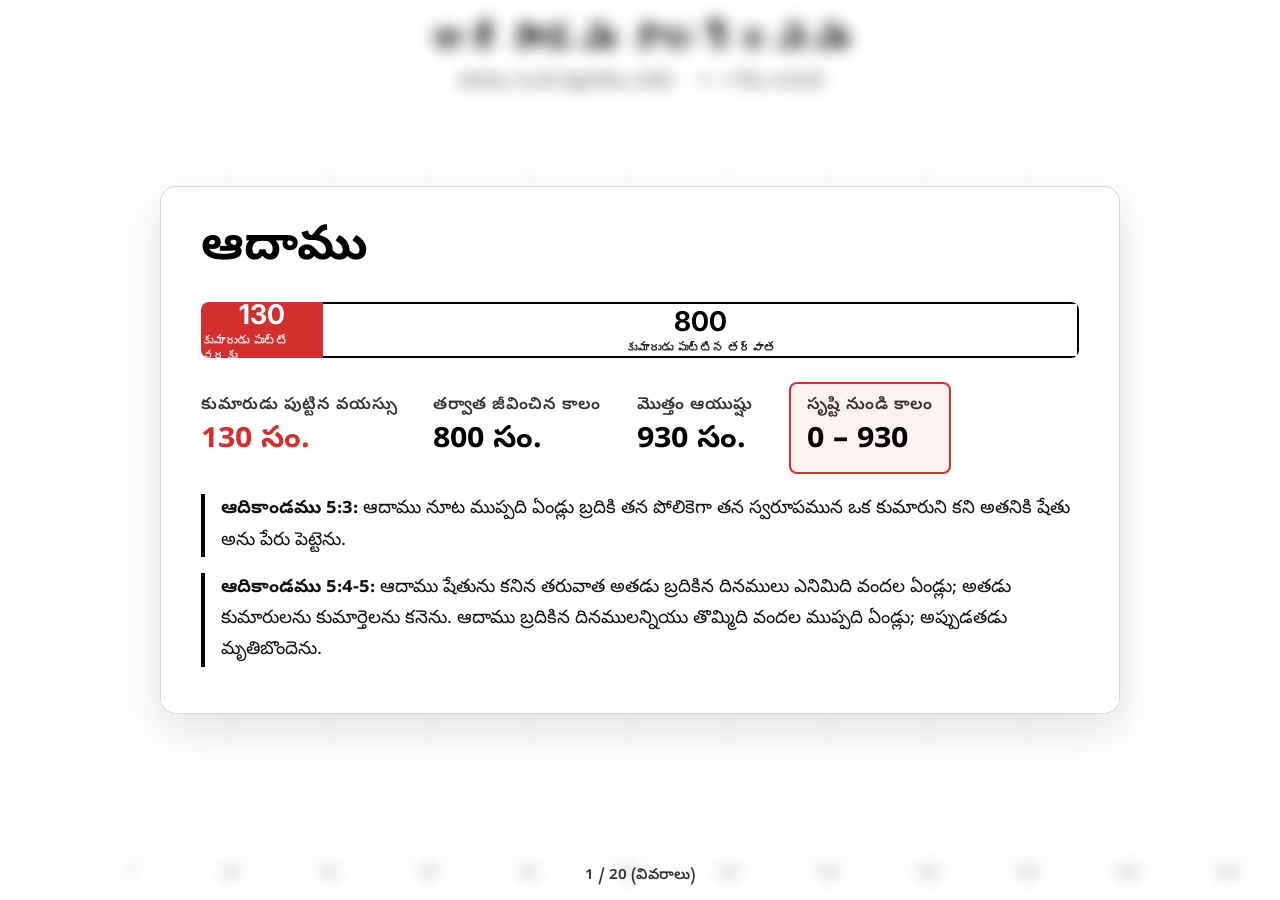
==== index.html @ c29f22db "Add files via upload" ====
<!DOCTYPE html>
<html lang="te">
<head>
<meta charset="UTF-8">
<meta name="viewport" content="width=device-width, initial-scale=1.0">
<title>ఆదికాండము కాలక్రమము: ఆదాము నుండి అబ్రాహాము వరకు</title>
<link href="https://fonts.googleapis.com/css2?family=Cinzel:wght@400;700&family=Inter:wght@300;400;600;700&family=Noto+Sans+Telugu:wght@400;600;700&display=swap" rel="stylesheet">
<style>
*, *::before, *::after { margin:0; padding:0; box-sizing:border-box; }

:root {
  --bg: #ffffff;
  --accent: #d32f2f; /* Red */
  --highlight: #000000; /* Black for fonts that were yellow */
  --text: #000000;
  --glass: rgba(255, 255, 255, 0.95);
  --glass-border: rgba(0, 0, 0, 0.15);
}

html, body { width:100vw; height:100vh; overflow:hidden; background:var(--bg);
  font-family:'Noto Sans Telugu','Inter',sans-serif; color:var(--text); }

/* ── LAYOUT ── */
#app {
  position:fixed; inset:0; z-index:2;
  display:block;
  transition: filter 0.6s ease;
}
#app.blurred {
  filter: blur(8px);
  pointer-events: none;
}

header {
  position: absolute; top: 0; left: 0; width: 100%;
  text-align:center; padding:18px 0; z-index:5;
  background:linear-gradient(to bottom, rgba(255,255,255,.95) 40%, transparent);
  pointer-events: none;
}
header h1 {
  font-family:'Cinzel',serif; font-size:2.2rem; color:var(--highlight);
  letter-spacing:2px;
}
header p { font-size:1.05rem; opacity:.75; margin-top:4px; }

/* ── TIMELINE AREA ── */
#timeline-area {
  width:100%; height:100%;
  position:relative;
}

/* ── SPOTLIGHT OVERLAY ── */
#spotlight-overlay {
  position:fixed; inset:0; z-index:10;
  display:flex; align-items:center; justify-content:center;
  pointer-events:none;
}

.spot-card {
  width: 90%; max-width: 960px;
  background: var(--glass);
  border: 1px solid var(--glass-border);
  border-radius: 16px;
  padding: 30px 40px;
  box-shadow: 0 16px 48px rgba(0,0,0,0.12);
  backdrop-filter: blur(16px);
  -webkit-backdrop-filter: blur(16px);
  opacity:0; transform:translateY(40px) scale(0.95);
  transition: opacity 0.5s, transform 0.5s cubic-bezier(.4,0,.2,1);
  pointer-events:none;
}
.spot-card.visible {
  opacity:1; transform:translateY(0) scale(1); pointer-events:auto;
}

.spot-name {
  font-size:3rem; font-weight:700; color:#000; margin-bottom:10px;
}

.spot-bar-wrap { position:relative; width:100%; height:56px; margin:20px 0 24px; display:flex; border-radius:8px; overflow:hidden; }
.spot-seg {
  height:100%; display:flex; align-items:center; justify-content:center;
  font-family:'Inter',sans-serif; font-weight:700; font-size:1.1rem;
  position:relative;
}
.spot-seg.before { background:var(--accent); color:#fff; }
.spot-seg.after  { background:#fff; color:#000; border:2px solid #000; border-left:none; }

.spot-seg .seg-years { font-size:1.7rem; font-weight:700; }
.spot-seg .seg-label { font-size:.75rem; opacity:.85; margin-top:2px; }
.spot-seg-inner { display:flex; flex-direction:column; align-items:center; }

.spot-stats {
  display:flex; gap:36px; margin-bottom:20px; flex-wrap:wrap; align-items:center;
}
.spot-stat { display:flex; flex-direction:column; }
.spot-stat.highlight {
  border: 2px solid var(--accent);
  border-radius: 8px;
  padding: 10px 16px;
  background-color: rgba(211, 47, 47, 0.06);
}
.spot-stat-label { font-size:1.05rem; letter-spacing:0.5px; opacity:.8; margin-bottom:4px; font-weight:600; }
.spot-stat-val { font-size:1.9rem; font-weight:700; color:var(--accent); }

.spot-verses { margin-top:10px; }
.spot-verse {
  font-size:1.15rem; line-height:1.7;
  border-left:4px solid var(--highlight); padding-left:16px; margin-bottom:16px;
  color:#111;
}

/* ── STEP COUNTER ── */
#step-info {
  position:fixed; bottom:14px; left:50%; transform:translateX(-50%);
  font-size:.95rem; color:var(--highlight); opacity:.8; z-index:20; font-weight:600;
}

/* ── TOOLTIP ── */
#tooltip {
  position:fixed; z-index:200; pointer-events:none;
  background:var(--glass); backdrop-filter:blur(14px); -webkit-backdrop-filter:blur(14px);
  border:1px solid var(--glass-border); border-radius:10px;
  padding:14px 16px; color:var(--text); max-width:340px;
  box-shadow:0 6px 28px rgba(0,0,0,.15);
  opacity:0; transition:opacity .15s;
}
#tooltip.show { opacity:1; }
#tooltip .tt-name { font-size:1.2rem; font-weight:700; color:#000; }
#tooltip .tt-period { font-size:.78rem; color:var(--highlight); margin-bottom:8px; font-weight:600; }
#tooltip .tt-row { display:flex; gap:16px; margin-bottom:4px; }
#tooltip .tt-lbl { font-size:.68rem; opacity:.7; text-transform:uppercase; }
#tooltip .tt-val { font-size:1.15rem; font-weight:600; color:var(--accent); }
#tooltip .tt-ref { font-size:.8rem; font-style:italic; border-left:2px solid var(--highlight);
  padding-left:8px; margin-top:8px; color:#333; }
</style>
</head>
<body>

<div id="app">
  <header>
    <h1>ఆదికాండము కాలక్రమము</h1>
    <p>ఆదాము నుండి అబ్రాహాము వరకు &nbsp;·&nbsp; ← → కీలు వాడండి</p>
  </header>
  <div id="timeline-area"></div>
</div>

<div id="spotlight-overlay">
  <div id="spot-card" class="spot-card"></div>
</div>

<div id="tooltip"></div>
<div id="step-info"></div>

<script>
// ═══════════════ DATA ═══════════════
const DATA = [
  {name:"ఆదాము",age_at_son:130,years_after:800,total:930,birth_ysc:0,son_ysc:130,death_ysc:930,ref_son:"ఆదికాండము 5:3",ref_after:"ఆదికాండము 5:4-5",verse_son:"ఆదాము నూట ముప్పది ఏండ్లు బ్రదికి తన పోలికెగా తన స్వరూపమున ఒక కుమారుని కని అతనికి షేతు అను పేరు పెట్టెను.",verse_after:"ఆదాము షేతును కనిన తరువాత అతడు బ్రదికిన దినములు ఎనిమిది వందల ఏండ్లు; అతడు కుమారులను కుమార్తెలను కనెను. ఆదాము బ్రదికిన దినములన్నియు తొమ్మిది వందల ముప్పది ఏండ్లు; అప్పుడతడు మృతిబొందెను."},
  {name:"షేతు",age_at_son:105,years_after:807,total:912,birth_ysc:130,son_ysc:235,death_ysc:1042,ref_son:"ఆదికాండము 5:6",ref_after:"ఆదికాండము 5:7-8",verse_son:"షేతు నూట అయిదేండ్లు బ్రదికి ఎనోషును కనెను.",verse_after:"షేతు ఎనోషును కనిన తరువాత ఎనిమిది వందల ఏడేండ్లు బ్రదికి కుమారులను కుమార్తెలను కనెను. షేతు బ్రదికిన దినములన్నియు తొమ్మిది వందల పన్నెండేండ్లు; అప్పుడతడు మృతిబొందెను."},
  {name:"ఎనోషు",age_at_son:90,years_after:815,total:905,birth_ysc:235,son_ysc:325,death_ysc:1140,ref_son:"ఆదికాండము 5:9",ref_after:"ఆదికాండము 5:10-11",verse_son:"ఎనోషు తొంబది ఏండ్లు బ్రదికి కేనానును కనెను.",verse_after:"ఎనోషు కేనానును కనిన తరువాత ఎనిమిది వందల పదునయిదేండ్లు బ్రదికి కుమారులను కుమార్తెలను కనెను. ఎనోషు బ్రదికిన దినములన్నియు తొమ్మిది వందల అయిదేండ్లు; అప్పుడతడు మృతిబొందెను."},
  {name:"కేనాను",age_at_son:70,years_after:840,total:910,birth_ysc:325,son_ysc:395,death_ysc:1235,ref_son:"ఆదికాండము 5:12",ref_after:"ఆదికాండము 5:13-14",verse_son:"కేనాను డెబ్బది ఏండ్లు బ్రదికి మహలలేలును కనెను.",verse_after:"కేనాను మహలలేలును కనిన తరువాత ఎనిమిది వందల నలువది ఏండ్లు బ్రదికి కుమారులను కుమార్తెలను కనెను. కేనాను బ్రదికిన దినములన్నియు తొమ్మిది వందల పదియేండ్లు; అప్పుడతడు మృతిబొందెను."},
  {name:"మహలలేలు",age_at_son:65,years_after:830,total:895,birth_ysc:395,son_ysc:460,death_ysc:1290,ref_son:"ఆదికాండము 5:15",ref_after:"ఆదికాండము 5:16-17",verse_son:"మహలలేలు అరువది అయిదేండ్లు బ్రదికి యెరెదును కనెను.",verse_after:"మహలలేలు యెరెదును కనిన తరువాత ఎనిమిది వందల ముప్పది ఏండ్లు బ్రదికి కుమారులను కుమార్తెలను కనెను. మహలలేలు బ్రదికిన దినములన్నియు ఎనిమిది వందల తొంబది అయిదేండ్లు; అప్పుడతడు మృతిబొందెను."},
  {name:"యెరెదు",age_at_son:162,years_after:800,total:962,birth_ysc:460,son_ysc:622,death_ysc:1422,ref_son:"ఆదికాండము 5:18",ref_after:"ఆదికాండము 5:19-20",verse_son:"యెరెదు నూట అరువది రెండేండ్లు బ్రదికి హనోకును కనెను.",verse_after:"యెరెదు హనోకును కనిన తరువాత ఎనిమిది వందల ఏండ్లు బ్రదికి కుమారులను కుమార్తెలను కనెను. యెరెదు బ్రదికిన దినములన్నియు తొమ్మిది వందల అరువది రెండేండ్లు; అప్పుడతడు మృతిబొందెను."},
  {name:"హనోకు",age_at_son:65,years_after:300,total:365,birth_ysc:622,son_ysc:687,death_ysc:987,ref_son:"ఆదికాండము 5:21",ref_after:"ఆదికాండము 5:22-24",verse_son:"హనోకు అరువది అయిదేండ్లు బ్రదికి మెతూషెలను కనెను.",verse_after:"హనోకు మెతూషెలను కనిన తరువాత మూడు వందల ఏండ్లు దేవునితో నడుచుచు కుమారులను కుమార్తెలను కనెను. హనోకు బ్రదికిన దినములన్నియు మూడు వందల అరువది అయిదేండ్లు. హనోకు దేవునితో నడిచిన తరువాత దేవుడతని తీసికొనిపోయెను గనుక అతడు లేకపోయెను."},
  {name:"మెతూషెల",age_at_son:187,years_after:782,total:969,birth_ysc:687,son_ysc:874,death_ysc:1656,ref_son:"ఆదికాండము 5:25",ref_after:"ఆదికాండము 5:26-27",verse_son:"మెతూషెల నూట ఎనుబది ఏడేండ్లు బ్రదికి లెమెకును కనెను.",verse_after:"మెతూషెల లెమెకును కనిన తరువాత ఏడు వందల ఎనుబది రెండేండ్లు బ్రదికి కుమారులను కుమార్తెలను కనెను. మెతూషెల బ్రదికిన దినములన్నియు తొమ్మిది వందల అరువది తొమ్మిదేండ్లు; అప్పుడతడు మృతిబొందెను."},
  {name:"లెమెకు",age_at_son:182,years_after:595,total:777,birth_ysc:874,son_ysc:1056,death_ysc:1651,ref_son:"ఆదికాండము 5:28-29",ref_after:"ఆదికాండము 5:30-31",verse_son:"లెమెకు నూట ఎనుబది రెండేండ్లు బ్రదికి ఒక కుమారుని కని యెహోవా శపించిన యీ నేలవలన కలిగిన మన పనిలోను, మన చేతుల కష్టములోను ఇతడు మనకు నెమ్మది కలుగజేయుననుకొని అతనికి నోవహు అను పేరు పెట్టెను.",verse_after:"లెమెకు నోవహును కనిన తరువాత ఐదు వందల తొంబది అయిదేండ్లు బ్రదికి కుమారులను కుమార్తెలను కనెను. లెమెకు బ్రదికిన దినములన్నియు ఏడు వందల డెబ్బది ఏడేండ్లు; అప్పుడతడు మృతిబొందెను."},
  {name:"నోవహు",age_at_son:502,years_after:448,total:950,birth_ysc:1056,son_ysc:1558,death_ysc:2006,ref_son:"ఆదికాండము 5:32",ref_after:"ఆదికాండము 9:28-29",verse_son:"నోవహు ఐదు వందల ఏండ్లవాడై షేమును హామును యాపెతును కనెను.",verse_after:"జలప్రళయము తరువాత నోవహు మూడు వందల ఏబది ఏండ్లు బ్రదికెను. నోవహు దినములన్నియు తొమ్మిది వందల ఏబది ఏండ్లు; అప్పుడతడు మృతిబొందెను."},
  {name:"షేము",age_at_son:100,years_after:500,total:600,birth_ysc:1558,son_ysc:1658,death_ysc:2158,ref_son:"ఆదికాండము 11:10",ref_after:"ఆదికాండము 11:11",verse_son:"జలప్రళయము గతించిన రెండేండ్లకు షేము నూరేండ్లవాడై అర్పక్షదును కనెను.",verse_after:"షేము అర్పక్షదును కనిన తరువాత ఐదు వందల ఏండ్లు బ్రదికి కుమారులను కుమార్తెలను కనెను."},
  {name:"అర్పక్షదు",age_at_son:35,years_after:403,total:438,birth_ysc:1658,son_ysc:1693,death_ysc:2096,ref_son:"ఆదికాండము 11:12",ref_after:"ఆదికాండము 11:13",verse_son:"అర్పక్షదు ముప్పది అయిదేండ్లు బ్రదికి షేలహును కనెను.",verse_after:"అర్పక్షదు షేలహును కనిన తరువాత నాలుగు వందల మూడేండ్లు బ్రదికి కుమారులను కుమార్తెలను కనెను."},
  {name:"షేలహు",age_at_son:30,years_after:403,total:433,birth_ysc:1693,son_ysc:1723,death_ysc:2126,ref_son:"ఆదికాండము 11:14",ref_after:"ఆదికాండము 11:15",verse_son:"షేలహు ముప్పది ఏండ్లు బ్రదికి ఏబెరును కనెను.",verse_after:"షేలహు ఏబెరును కనిన తరువాత నాలుగు వందల మూడేండ్లు బ్రదికి కుమారులను కుమార్తెలను కనెను."},
  {name:"ఏబెరు",age_at_son:34,years_after:430,total:464,birth_ysc:1723,son_ysc:1757,death_ysc:2187,ref_son:"ఆదికాండము 11:16",ref_after:"ఆదికాండము 11:17",verse_son:"ఏబెరు ముప్పది నాలుగేండ్లు బ్రదికి పెలెగును కనెను.",verse_after:"ఏబెరు పెలెగును కనిన తరువాత నాలుగు వందల ముప్పది ఏండ్లు బ్రదికి కుమారులను కుమార్తెలను కనెను."},
  {name:"పెలెగు",age_at_son:30,years_after:209,total:239,birth_ysc:1757,son_ysc:1787,death_ysc:1996,ref_son:"ఆదికాండము 11:18",ref_after:"ఆదికాండము 11:19",verse_son:"పెలెగు ముప్పది ఏండ్లు బ్రదికి రయూను కనెను.",verse_after:"పెలెగు రయూను కనిన తరువాత రెండు వందల తొమ్మిదేండ్లు బ్రదికి కుమారులను కుమార్తెలను కనెను."},
  {name:"రయూ",age_at_son:32,years_after:207,total:239,birth_ysc:1787,son_ysc:1819,death_ysc:2026,ref_son:"ఆదికాండము 11:20",ref_after:"ఆదికాండము 11:21",verse_son:"రయూ ముప్పది రెండేండ్లు బ్రదికి సెరూగును కనెను.",verse_after:"రయూ సెరూగును కనిన తరువాత రెండు వందల ఏడేండ్లు బ్రదికి కుమారులను కుమార్తెలను కనెను."},
  {name:"సెరూగు",age_at_son:30,years_after:200,total:230,birth_ysc:1819,son_ysc:1849,death_ysc:2049,ref_son:"ఆదికాండము 11:22",ref_after:"ఆదికాండము 11:23",verse_son:"సెరూగు ముప్పది ఏండ్లు బ్రదికి నాహోరును కనెను.",verse_after:"సెరూగు నాహోరును కనిన తరువాత రెండు వందల ఏండ్లు బ్రదికి కుమారులను కుమార్తెలను కనెను."},
  {name:"నాహోరు",age_at_son:29,years_after:119,total:148,birth_ysc:1849,son_ysc:1878,death_ysc:1997,ref_son:"ఆదికాండము 11:24",ref_after:"ఆదికాండము 11:25",verse_son:"నాహోరు ఇరువది తొమ్మిదేండ్లు బ్రదికి తెరహును కనెను.",verse_after:"నాహోరు తెరహును కనిన తరువాత నూట పందొమ్మిదేండ్లు బ్రదికి కుమారులను కుమార్తెలను కనెను."},
  {name:"తెరహు",age_at_son:130,years_after:75,total:205,birth_ysc:1878,son_ysc:2008,death_ysc:2083,ref_son:"ఆదికాండము 11:26",ref_after:"ఆదికాండము 11:32",verse_son:"తెరహు డెబ్బది ఏండ్లు బ్రదికి అబ్రామును నాహోరును హారానును కనెను.",verse_after:"తెరహు బ్రదికిన దినములు రెండు వందల అయిదేండ్లు. తెరహు హారానులో మృతిబొందెను."},
  {name:"అబ్రాహాము",age_at_son:100,years_after:75,total:175,birth_ysc:2008,son_ysc:2108,death_ysc:2183,ref_son:"ఆదికాండము 21:5",ref_after:"ఆదికాండము 25:7",verse_son:"అబ్రాహాము కుమారుడైన ఇస్సాకు అతనికి పుట్టినప్పుడు అతడు నూరేండ్లవాడు.",verse_after:"అబ్రాహాము బ్రదికిన ఆయుష్కాలపు సంవత్సరములు నూట డెబ్బది యయిదు."}
];

// ═══════════════ CHART STATE ═══════════════
const TOTAL = DATA.length;
let globalStep = 0; // 0 to 39
const tlArea = document.getElementById('timeline-area');
const appContainer = document.getElementById('app');
const cardEl = document.getElementById('spot-card');
const ttip = document.getElementById('tooltip');
const stepInfo = document.getElementById('step-info');

let svgEl = null;
let barState = [];
let animId = null;

const ML = 130, MR = 30, MT = 100, MB = 40;
const X_MAX = Math.max(...DATA.map(d=>d.death_ysc)) + 60; // Global constant

function ensureSVG() {
  if (svgEl) return;
  svgEl = document.createElementNS('http://www.w3.org/2000/svg','svg');
  svgEl.style.display = 'block';
  svgEl.style.width = '100%';
  svgEl.style.height = '100%';
  tlArea.appendChild(svgEl);
}

// ── Layout calculates slots based on 20 fixed positions ──
function calcLayout(n) {
  const W = innerWidth;
  const H = innerHeight;
  const cW = W - ML - MR;
  const cH = H - MT - MB;
  const rowH = cH / TOTAL; 
  const barH = Math.min(rowH * 0.7, 30);

  const vis = DATA.slice(0, n);
  return vis.map((d, i) => ({
    x1: ML + (d.birth_ysc / X_MAX) * cW,
    x2: ML + (d.son_ysc / X_MAX) * cW,
    x3: ML + (d.death_ysc / X_MAX) * cW,
    y: MT + rowH * i + (rowH - barH) / 2,
    h: barH,
    op: 1
  }));
}

function lerp(a,b,t){ return a+(b-a)*t; }
function ease(t){ return t<.5?4*t*t*t:1-Math.pow(-2*t+2,3)/2; }

function animateTimeline(targetLayout, n, dur) {
  if (animId) cancelAnimationFrame(animId);
  const vis = DATA.slice(0, n);

  const start = [];
  for (let i = 0; i < n; i++) {
    if (barState[i]) {
      start.push({...barState[i]});
    } else {
      start.push({ x1:targetLayout[i].x1, x2:targetLayout[i].x1, x3:targetLayout[i].x1,
                    y:targetLayout[i].y, h:targetLayout[i].h, op:0 });
    }
  }

  const t0 = performance.now();
  function tick(now) {
    let t = Math.min(1, (now-t0)/dur);
    const et = ease(t);
    const cur = [];
    for (let i=0;i<n;i++) {
      cur.push({
        x1: lerp(start[i].x1, targetLayout[i].x1, et),
        x2: lerp(start[i].x2, targetLayout[i].x2, et),
        x3: lerp(start[i].x3, targetLayout[i].x3, et),
        y:  lerp(start[i].y,  targetLayout[i].y,  et),
        h:  lerp(start[i].h,  targetLayout[i].h,  et),
        op: lerp(start[i].op, targetLayout[i].op, et),
      });
    }
    drawTimeline(cur, vis, n);
    if (t<1) { animId=requestAnimationFrame(tick); }
    else { barState=cur; animId=null; }
  }
  animId = requestAnimationFrame(tick);
}

// ── Draw SVG frame ──
function drawTimeline(state, vis, n) {
  const W = innerWidth;
  const H = innerHeight;
  const cW = W - ML - MR;
  const tickStep = X_MAX<500?50:X_MAX<1500?100:X_MAX<3000?200:500;
  
  let html = '';
  // X-axis is ALWAYS present
  html += `<line x1="${ML}" y1="${H-MB}" x2="${W-MR}" y2="${H-MB}" stroke="rgba(0,0,0,.2)"/>`;
  for(let tv=0;tv<=X_MAX;tv+=tickStep){
    const x=ML+(tv/X_MAX)*cW;
    html+=`<line x1="${x}" y1="${MT}" x2="${x}" y2="${H-MB}" stroke="rgba(0,0,0,.06)"/>`;
    html+=`<line x1="${x}" y1="${H-MB}" x2="${x}" y2="${H-MB+5}" stroke="rgba(0,0,0,.3)"/>`;
    html+=`<text x="${x}" y="${H-MB+17}" text-anchor="middle" fill="rgba(0,0,0,.6)" font-size="10" font-family="Inter,sans-serif">${tv}</text>`;
  }

  for (let i=0;i<n;i++){
    const s=state[i], d=vis[i];
    const wB=Math.max(0,s.x2-s.x1), wA=Math.max(0,s.x3-s.x2);
    const op=s.op.toFixed(3);
    const fs=Math.max(9,Math.min(14,s.h*.75));
    const lfs=Math.max(8,Math.min(12,s.h*.6));

    // Name
    html+=`<text x="${s.x1-8}" y="${s.y+s.h/2+fs*.35}" text-anchor="end"
      fill="rgba(0,0,0,${op})" font-size="${fs}px"
      font-family="Noto Sans Telugu,Inter,sans-serif" font-weight="600">${d.name}</text>`;

    // Before bar (Red)
    html+=`<rect class="seg" data-idx="${i}" data-period="before"
      x="${s.x1}" y="${s.y}" width="${wB}" height="${s.h}"
      rx="2" fill="var(--accent)" opacity="${op}" style="cursor:pointer"/>`;
    if(wB>22) html+=`<text x="${s.x1+wB/2}" y="${s.y+s.h/2+lfs*.35}" text-anchor="middle"
      fill="rgba(255,255,255,${(s.op*.9).toFixed(3)})" font-size="${lfs}px"
      font-family="Inter,sans-serif" font-weight="600" pointer-events="none">${d.age_at_son}</text>`;

    // After bar (White with Black Border)
    html+=`<rect class="seg" data-idx="${i}" data-period="after"
      x="${s.x2}" y="${s.y}" width="${wA}" height="${s.h}"
      rx="2" fill="#ffffff" stroke="#000000" stroke-width="1.5" opacity="${op}" style="cursor:pointer"/>`;
    if(wA>22) html+=`<text x="${s.x2+wA/2}" y="${s.y+s.h/2+lfs*.35}" text-anchor="middle"
      fill="rgba(0,0,0,${(s.op*.8).toFixed(3)})" font-size="${lfs}px"
      font-family="Inter,sans-serif" font-weight="600" pointer-events="none">${d.years_after}</text>`;
  }

  svgEl.innerHTML = html;
  
  // Hover listeners
  svgEl.querySelectorAll('.seg').forEach(el=>{
    el.addEventListener('mouseenter', onHover);
    el.addEventListener('mouseleave', onLeave);
    el.addEventListener('mousemove', onMove);
  });
}

// ═══════════════ SPOTLIGHT CARD ═══════════════
function renderCard(d) {
  cardEl.innerHTML = `
    <div class="spot-name">${d.name}</div>
    <div class="spot-bar-wrap">
      <div class="spot-seg before" style="flex:${d.age_at_son}">
        <div class="spot-seg-inner">
          <div class="seg-years">${d.age_at_son}</div>
          <div class="seg-label">కుమారుడు పుట్టే వరకు</div>
        </div>
      </div>
      <div class="spot-seg after" style="flex:${d.years_after}">
        <div class="spot-seg-inner">
          <div class="seg-years">${d.years_after}</div>
          <div class="seg-label">కుమారుడు పుట్టిన తర్వాత</div>
        </div>
      </div>
    </div>
    <div class="spot-stats">
      <div class="spot-stat">
        <span class="spot-stat-label">కుమారుడు పుట్టిన వయస్సు</span>
        <span class="spot-stat-val">${d.age_at_son} సం.</span>
      </div>
      <div class="spot-stat">
        <span class="spot-stat-label">తర్వాత జీవించిన కాలం</span>
        <span class="spot-stat-val" style="color:var(--highlight)">${d.years_after} సం.</span>
      </div>
      <div class="spot-stat">
        <span class="spot-stat-label">మొత్తం ఆయుష్షు</span>
        <span class="spot-stat-val" style="color:var(--highlight)">${d.total} సం.</span>
      </div>
      <div class="spot-stat highlight">
        <span class="spot-stat-label">సృష్టి నుండి కాలం</span>
        <span class="spot-stat-val" style="color:var(--highlight)">${d.birth_ysc} – ${d.death_ysc}</span>
      </div>
    </div>
    <div class="spot-verses">
      <div class="spot-verse"><strong>${d.ref_son}:</strong> ${d.verse_son}</div>
      <div class="spot-verse"><strong>${d.ref_after}:</strong> ${d.verse_after}</div>
    </div>
  `;
}

// ═══════════════ TOOLTIP ═══════════════
function onHover(e){
  // Do not show tooltip if background is blurred
  if(appContainer.classList.contains('blurred')) return;

  const idx=+e.target.dataset.idx, period=e.target.dataset.period, d=DATA[idx];
  const pLabel = period==='before'?'కుమారుడు పుట్టే వరకు':'కుమారుడు పుట్టిన తర్వాత';
  const yrs = period==='before'?d.age_at_son:d.years_after;
  const rng = period==='before'?`${d.birth_ysc} – ${d.son_ysc}`:`${d.son_ysc} – ${d.death_ysc}`;
  const ref = period==='before'?d.ref_son:d.ref_after;

  ttip.innerHTML=`
    <div class="tt-name">${d.name}</div>
    <div class="tt-period">${pLabel}</div>
    <div class="tt-row">
      <div><div class="tt-lbl">సంవత్సరాలు</div><div class="tt-val">${yrs}</div></div>
      <div><div class="tt-lbl">మొత్తం ఆయుష్షు</div><div class="tt-val" style="color:var(--highlight)">${d.total}</div></div>
    </div>
    <div class="tt-ref">${ref}</div>`;
  ttip.classList.add('show');
  svgEl.querySelectorAll('.seg').forEach(el=>{ if(el!==e.target)el.setAttribute('opacity','0.3'); });
  e.target.setAttribute('opacity','1');
}
function onLeave(){
  ttip.classList.remove('show');
  svgEl.querySelectorAll('.seg').forEach(el=>el.setAttribute('opacity','1'));
}
function onMove(e){
  let l=e.clientX+16, t=e.clientY-20;
  if(l+350>innerWidth) l=e.clientX-360;
  if(l<8) l=8;
  if(t<8) t=8;
  const tr=ttip.getBoundingClientRect();
  if(t+tr.height>innerHeight-8) t=innerHeight-tr.height-8;
  ttip.style.left=l+'px'; ttip.style.top=t+'px';
}

// ═══════════════ STATE MACHINE ═══════════════
let busy = false;

function goToStep(s) {
  if (busy) return;
  
  if (s < 0) s = 0;
  if (s > TOTAL * 2 - 1) s = TOTAL * 2 - 1;
  globalStep = s;

  const pIndex = Math.floor(globalStep / 2);
  const isCardPhase = (globalStep % 2 === 0);
  
  const numBars = isCardPhase ? pIndex : pIndex + 1;
  stepInfo.textContent = `${pIndex + 1} / ${TOTAL} ${isCardPhase ? '(వివరాలు)' : '(చార్టు)'}`;

  ensureSVG();

  if (isCardPhase) {
    // Phase A: Show Card, Blur Background
    appContainer.classList.add('blurred');
    renderCard(DATA[pIndex]);
    cardEl.classList.add('visible');
    
    // Animate bars silently in background
    const target = calcLayout(numBars);
    animateTimeline(target, numBars, 300);
  } else {
    // Phase B: Hide Card, Unblur, Animate Bar in
    busy = true;
    appContainer.classList.remove('blurred');
    cardEl.classList.remove('visible');
    
    setTimeout(() => {
      const target = calcLayout(numBars);
      animateTimeline(target, numBars, 700);
      setTimeout(() => { busy = false; }, 750);
    }, 400); // Wait for unblur & card fade
  }
}

// ── Keyboard ──
addEventListener('keydown', e => {
  if (e.key === 'ArrowRight') goToStep(globalStep + 1);
  if (e.key === 'ArrowLeft')  goToStep(globalStep - 1);
});

// ── Resize ──
addEventListener('resize', () => {
  const pIndex = Math.floor(globalStep / 2);
  const numBars = (globalStep % 2 === 0) ? pIndex : pIndex + 1;
  barState = calcLayout(numBars);
  drawTimeline(barState, DATA.slice(0,numBars), numBars);
});

// ── Init ──
addEventListener('DOMContentLoaded', () => {
  goToStep(0);
});
</script>
</body>
</html>
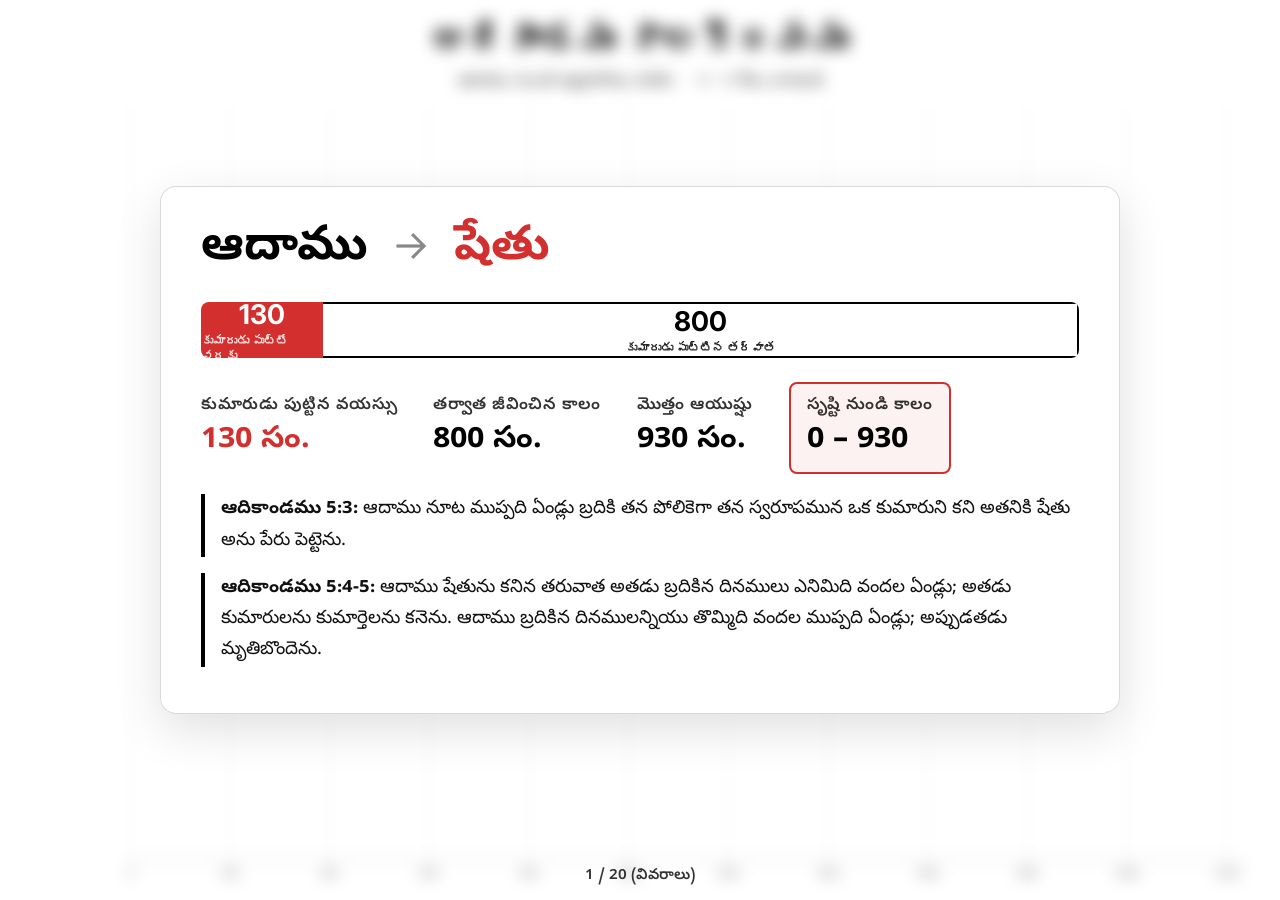
==== commit d804ee83: "Add files via upload" ====
--- a/index.html
+++ b/index.html
@@ -318,9 +318,10 @@
 }
 
 // ═══════════════ SPOTLIGHT CARD ═══════════════
-function renderCard(d) {
+function renderCard(d, idx) {
+  const sonName = idx < DATA.length - 1 ? DATA[idx + 1].name : "ఇస్సాకు";
   cardEl.innerHTML = `
-    <div class="spot-name">${d.name}</div>
+    <div class="spot-name">${d.name} <span style="color:#888; font-weight:400; font-size:0.85em; margin:0 10px;">&rarr;</span> <span style="color:var(--accent)">${sonName}</span></div>
     <div class="spot-bar-wrap">
       <div class="spot-seg before" style="flex:${d.age_at_son}">
         <div class="spot-seg-inner">
@@ -418,7 +419,7 @@
   if (isCardPhase) {
     // Phase A: Show Card, Blur Background
     appContainer.classList.add('blurred');
-    renderCard(DATA[pIndex]);
+    renderCard(DATA[pIndex], pIndex);
     cardEl.classList.add('visible');
     
     // Animate bars silently in background
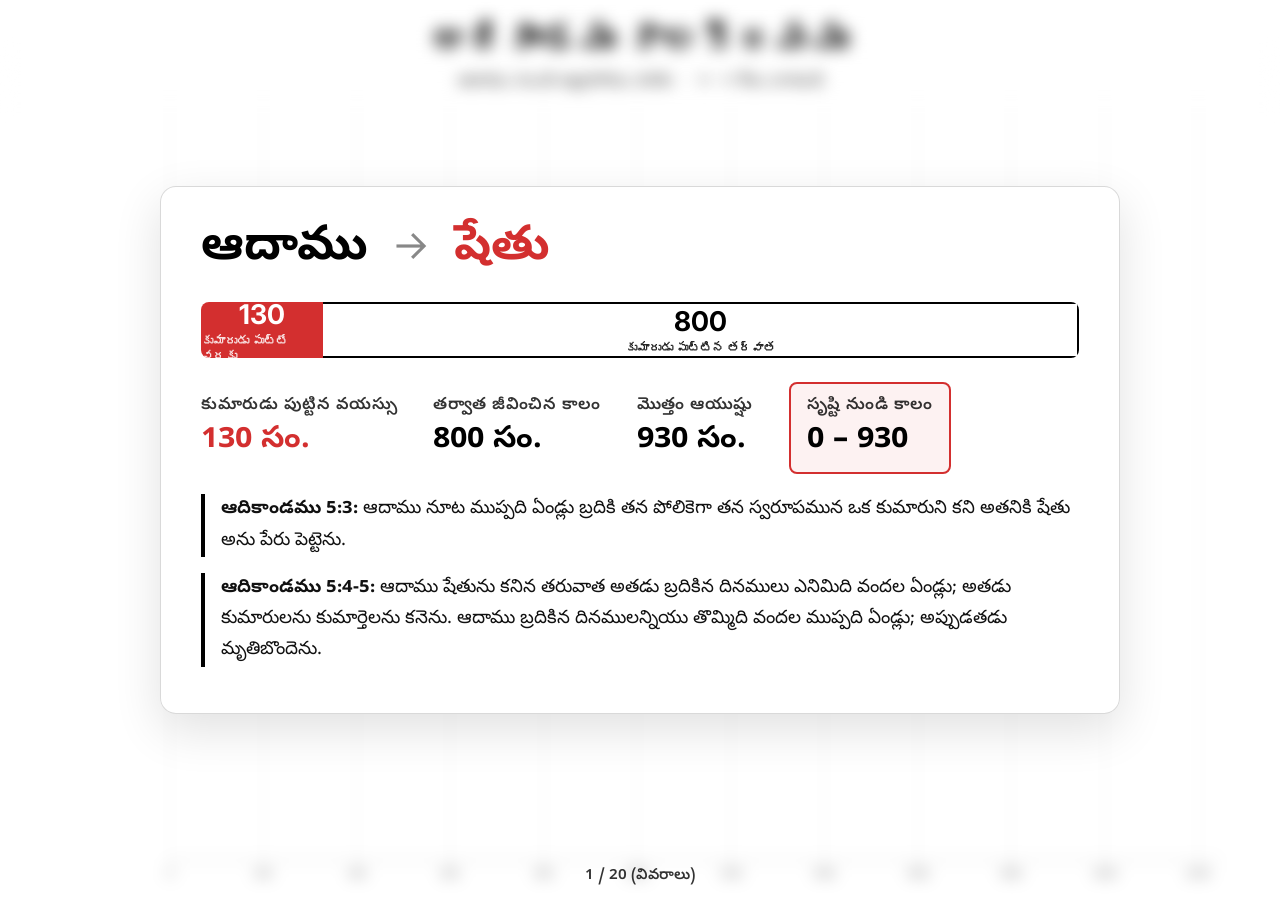
==== commit dbdf3da2: "Add files via upload" ====
--- a/index.html
+++ b/index.html
@@ -190,7 +190,7 @@
 let barState = [];
 let animId = null;
 
-const ML = 130, MR = 30, MT = 100, MB = 40;
+const ML = 170, MR = 60, MT = 100, MB = 40;
 const X_MAX = Math.max(...DATA.map(d=>d.death_ysc)) + 60; // Global constant
 
 function ensureSVG() {
@@ -285,10 +285,15 @@
     const fs=Math.max(9,Math.min(14,s.h*.75));
     const lfs=Math.max(8,Math.min(12,s.h*.6));
 
-    // Name
+    // Name + Birth Year
     html+=`<text x="${s.x1-8}" y="${s.y+s.h/2+fs*.35}" text-anchor="end"
       fill="rgba(0,0,0,${op})" font-size="${fs}px"
-      font-family="Noto Sans Telugu,Inter,sans-serif" font-weight="600">${d.name}</text>`;
+      font-family="Noto Sans Telugu,Inter,sans-serif" font-weight="600">${d.name} – ${d.birth_ysc}</text>`;
+
+    // Death Year
+    html+=`<text x="${s.x3+8}" y="${s.y+s.h/2+fs*.35}" text-anchor="start"
+      fill="rgba(0,0,0,${op})" font-size="${fs}px"
+      font-family="Noto Sans Telugu,Inter,sans-serif" font-weight="600">మరణం – ${d.death_ysc}</text>`;
 
     // Before bar (Red)
     html+=`<rect class="seg" data-idx="${i}" data-period="before"
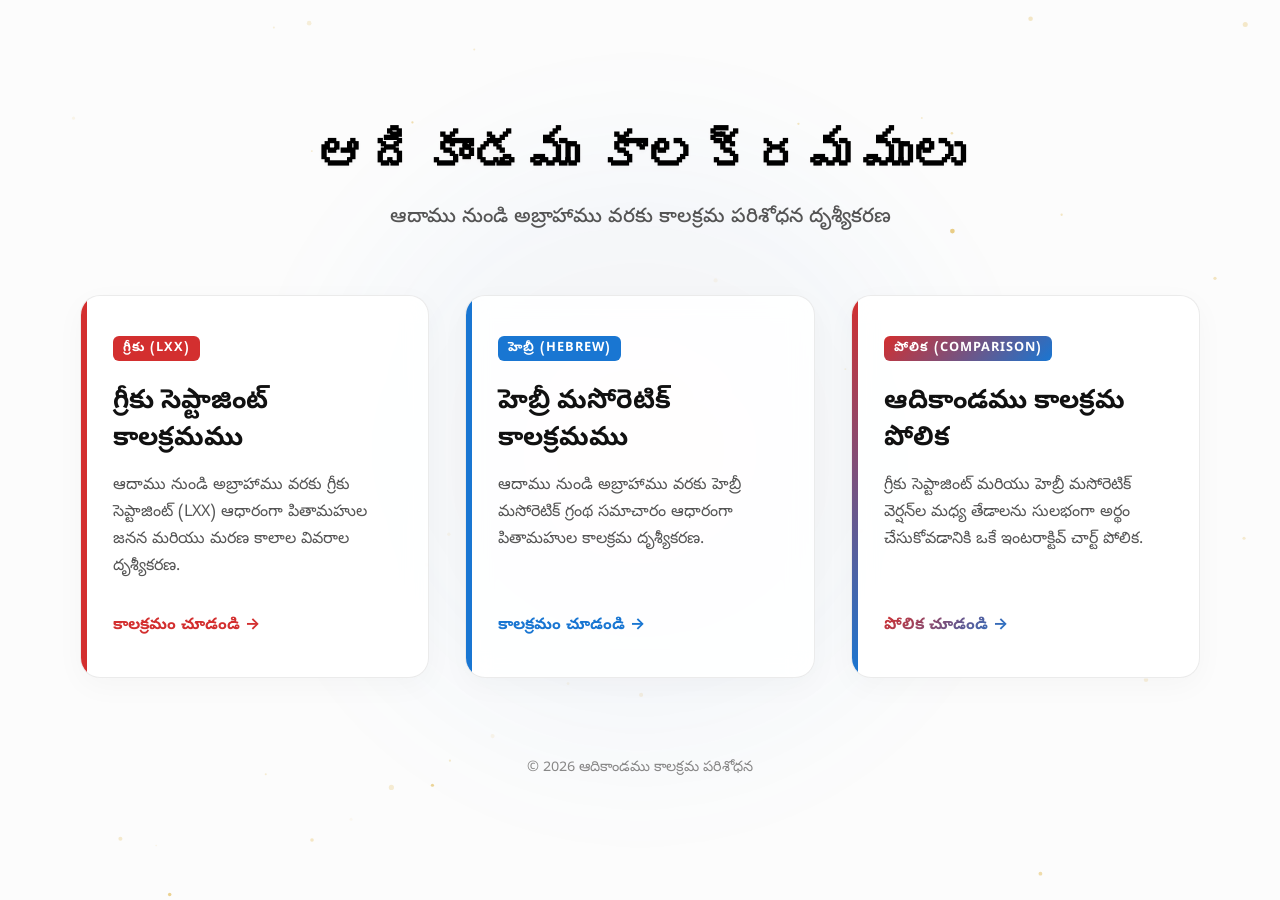
==== commit 57b6347c: "jai kiran prabhu" ====
--- a/index.html
+++ b/index.html
@@ -1,467 +1,411 @@
 <!DOCTYPE html>
 <html lang="te">
+
 <head>
-<meta charset="UTF-8">
-<meta name="viewport" content="width=device-width, initial-scale=1.0">
-<title>ఆదికాండము కాలక్రమము: ఆదాము నుండి అబ్రాహాము వరకు</title>
-<link href="https://fonts.googleapis.com/css2?family=Cinzel:wght@400;700&family=Inter:wght@300;400;600;700&family=Noto+Sans+Telugu:wght@400;600;700&display=swap" rel="stylesheet">
-<style>
-*, *::before, *::after { margin:0; padding:0; box-sizing:border-box; }
-
-:root {
-  --bg: #ffffff;
-  --accent: #d32f2f; /* Red */
-  --highlight: #000000; /* Black for fonts that were yellow */
-  --text: #000000;
-  --glass: rgba(255, 255, 255, 0.95);
-  --glass-border: rgba(0, 0, 0, 0.15);
-}
-
-html, body { width:100vw; height:100vh; overflow:hidden; background:var(--bg);
-  font-family:'Noto Sans Telugu','Inter',sans-serif; color:var(--text); }
-
-/* ── LAYOUT ── */
-#app {
-  position:fixed; inset:0; z-index:2;
-  display:block;
-  transition: filter 0.6s ease;
-}
-#app.blurred {
-  filter: blur(8px);
-  pointer-events: none;
-}
-
-header {
-  position: absolute; top: 0; left: 0; width: 100%;
-  text-align:center; padding:18px 0; z-index:5;
-  background:linear-gradient(to bottom, rgba(255,255,255,.95) 40%, transparent);
-  pointer-events: none;
-}
-header h1 {
-  font-family:'Cinzel',serif; font-size:2.2rem; color:var(--highlight);
-  letter-spacing:2px;
-}
-header p { font-size:1.05rem; opacity:.75; margin-top:4px; }
-
-/* ── TIMELINE AREA ── */
-#timeline-area {
-  width:100%; height:100%;
-  position:relative;
-}
-
-/* ── SPOTLIGHT OVERLAY ── */
-#spotlight-overlay {
-  position:fixed; inset:0; z-index:10;
-  display:flex; align-items:center; justify-content:center;
-  pointer-events:none;
-}
-
-.spot-card {
-  width: 90%; max-width: 960px;
-  background: var(--glass);
-  border: 1px solid var(--glass-border);
-  border-radius: 16px;
-  padding: 30px 40px;
-  box-shadow: 0 16px 48px rgba(0,0,0,0.12);
-  backdrop-filter: blur(16px);
-  -webkit-backdrop-filter: blur(16px);
-  opacity:0; transform:translateY(40px) scale(0.95);
-  transition: opacity 0.5s, transform 0.5s cubic-bezier(.4,0,.2,1);
-  pointer-events:none;
-}
-.spot-card.visible {
-  opacity:1; transform:translateY(0) scale(1); pointer-events:auto;
-}
-
-.spot-name {
-  font-size:3rem; font-weight:700; color:#000; margin-bottom:10px;
-}
-
-.spot-bar-wrap { position:relative; width:100%; height:56px; margin:20px 0 24px; display:flex; border-radius:8px; overflow:hidden; }
-.spot-seg {
-  height:100%; display:flex; align-items:center; justify-content:center;
-  font-family:'Inter',sans-serif; font-weight:700; font-size:1.1rem;
-  position:relative;
-}
-.spot-seg.before { background:var(--accent); color:#fff; }
-.spot-seg.after  { background:#fff; color:#000; border:2px solid #000; border-left:none; }
-
-.spot-seg .seg-years { font-size:1.7rem; font-weight:700; }
-.spot-seg .seg-label { font-size:.75rem; opacity:.85; margin-top:2px; }
-.spot-seg-inner { display:flex; flex-direction:column; align-items:center; }
-
-.spot-stats {
-  display:flex; gap:36px; margin-bottom:20px; flex-wrap:wrap; align-items:center;
-}
-.spot-stat { display:flex; flex-direction:column; }
-.spot-stat.highlight {
-  border: 2px solid var(--accent);
-  border-radius: 8px;
-  padding: 10px 16px;
-  background-color: rgba(211, 47, 47, 0.06);
-}
-.spot-stat-label { font-size:1.05rem; letter-spacing:0.5px; opacity:.8; margin-bottom:4px; font-weight:600; }
-.spot-stat-val { font-size:1.9rem; font-weight:700; color:var(--accent); }
-
-.spot-verses { margin-top:10px; }
-.spot-verse {
-  font-size:1.15rem; line-height:1.7;
-  border-left:4px solid var(--highlight); padding-left:16px; margin-bottom:16px;
-  color:#111;
-}
-
-/* ── STEP COUNTER ── */
-#step-info {
-  position:fixed; bottom:14px; left:50%; transform:translateX(-50%);
-  font-size:.95rem; color:var(--highlight); opacity:.8; z-index:20; font-weight:600;
-}
-
-/* ── TOOLTIP ── */
-#tooltip {
-  position:fixed; z-index:200; pointer-events:none;
-  background:var(--glass); backdrop-filter:blur(14px); -webkit-backdrop-filter:blur(14px);
-  border:1px solid var(--glass-border); border-radius:10px;
-  padding:14px 16px; color:var(--text); max-width:340px;
-  box-shadow:0 6px 28px rgba(0,0,0,.15);
-  opacity:0; transition:opacity .15s;
-}
-#tooltip.show { opacity:1; }
-#tooltip .tt-name { font-size:1.2rem; font-weight:700; color:#000; }
-#tooltip .tt-period { font-size:.78rem; color:var(--highlight); margin-bottom:8px; font-weight:600; }
-#tooltip .tt-row { display:flex; gap:16px; margin-bottom:4px; }
-#tooltip .tt-lbl { font-size:.68rem; opacity:.7; text-transform:uppercase; }
-#tooltip .tt-val { font-size:1.15rem; font-weight:600; color:var(--accent); }
-#tooltip .tt-ref { font-size:.8rem; font-style:italic; border-left:2px solid var(--highlight);
-  padding-left:8px; margin-top:8px; color:#333; }
-</style>
+  <meta charset="UTF-8">
+  <meta name="viewport" content="width=device-width, initial-scale=1.0">
+  <title>ఆదికాండము కాలక్రమములు: ఆదాము నుండి అబ్రాహాము వరకు</title>
+  <link
+    href="https://fonts.googleapis.com/css2?family=Cinzel:wght@400;700&family=Inter:wght@300;400;600;700&family=Noto+Sans+Telugu:wght@400;600;700&display=swap"
+    rel="stylesheet">
+  <style>
+    *,
+    *::before,
+    *::after {
+      margin: 0;
+      padding: 0;
+      box-sizing: border-box;
+    }
+
+    body {
+      background: #fcfcfc;
+      color: #1a1a1a;
+      font-family: 'Noto Sans Telugu', 'Inter', sans-serif;
+      min-height: 100vh;
+      display: flex;
+      flex-direction: column;
+      align-items: center;
+      justify-content: center;
+      padding: 40px 20px;
+      overflow-x: hidden;
+      position: relative;
+    }
+
+    /* Decorative backdrops */
+    .bg-glow {
+      position: absolute;
+      width: 700px;
+      height: 700px;
+      border-radius: 50%;
+      background: radial-gradient(circle, rgba(211, 47, 47, 0.04) 0%, rgba(25, 118, 210, 0.04) 50%, transparent 70%);
+      top: 50%;
+      left: 50%;
+      transform: translate(-50%, -50%);
+      z-index: -1;
+      filter: blur(60px);
+    }
+
+    header {
+      text-align: center;
+      margin-bottom: 60px;
+      animation: fadeIn 1s ease-out;
+    }
+
+    header h1 {
+      font-family: 'Cinzel', serif;
+      font-size: 3.2rem;
+      font-weight: 700;
+      color: #000;
+      letter-spacing: 2px;
+      margin-bottom: 12px;
+      text-shadow: 0 2px 4px rgba(0, 0, 0, 0.03);
+    }
+
+    header p {
+      font-size: 1.25rem;
+      color: #555;
+      max-width: 600px;
+      margin: 0 auto;
+      line-height: 1.6;
+      font-weight: 500;
+    }
+
+    .grid {
+      display: grid;
+      grid-template-columns: repeat(auto-fit, minmax(320px, 1fr));
+      gap: 36px;
+      width: 100%;
+      max-width: 1120px;
+      animation: slideUp 1s cubic-bezier(0.16, 1, 0.3, 1) both;
+    }
+
+    .card {
+      background: rgba(255, 255, 255, 0.9);
+      border: 1px solid rgba(0, 0, 0, 0.08);
+      border-radius: 20px;
+      padding: 40px 32px;
+      text-decoration: none;
+      color: inherit;
+      display: flex;
+      flex-direction: column;
+      align-items: flex-start;
+      box-shadow: 0 8px 30px rgba(0, 0, 0, 0.03);
+      backdrop-filter: blur(12px);
+      -webkit-backdrop-filter: blur(12px);
+      transition: all 0.4s cubic-bezier(0.16, 1, 0.3, 1);
+      position: relative;
+      overflow: hidden;
+    }
+
+    .card::before {
+      content: '';
+      position: absolute;
+      top: 0;
+      left: 0;
+      width: 6px;
+      height: 100%;
+      transition: width 0.3s ease;
+    }
+
+    /* Color highlights for card borders */
+    .card.lxx::before {
+      background: #d32f2f;
+    }
+
+    .card.heb::before {
+      background: #1976d2;
+    }
+
+    .card.comp::before {
+      background: linear-gradient(to bottom, #d32f2f, #1976d2);
+    }
+
+    .card:hover {
+      transform: translateY(-8px);
+      box-shadow: 0 20px 40px rgba(0, 0, 0, 0.08);
+      border-color: rgba(0, 0, 0, 0.14);
+    }
+
+    .card:hover::before {
+      width: 10px;
+    }
+
+    .badge {
+      padding: 4px 10px;
+      border-radius: 6px;
+      font-size: 0.8rem;
+      font-weight: 700;
+      color: #fff;
+      margin-bottom: 24px;
+      text-transform: uppercase;
+      letter-spacing: 1px;
+    }
+
+    .lxx .badge {
+      background: #d32f2f;
+    }
+
+    .heb .badge {
+      background: #1976d2;
+    }
+
+    .comp .badge {
+      background: linear-gradient(135deg, #d32f2f, #1976d2);
+    }
+
+    .card h2 {
+      font-size: 1.65rem;
+      font-weight: 700;
+      color: #111;
+      margin-bottom: 14px;
+      transition: color 0.3s;
+      line-height: 1.4;
+    }
+
+    .lxx:hover h2 {
+      color: #d32f2f;
+    }
+
+    .heb:hover h2 {
+      color: #1976d2;
+    }
+
+    .comp:hover h2 {
+      background: linear-gradient(135deg, #d32f2f, #1976d2);
+      -webkit-background-clip: text;
+      -webkit-text-fill-color: transparent;
+    }
+
+    .card p {
+      font-size: 1rem;
+      color: #555;
+      line-height: 1.7;
+      margin-bottom: 32px;
+    }
+
+    .btn {
+      margin-top: auto;
+      font-size: 1rem;
+      font-weight: 700;
+      display: inline-flex;
+      align-items: center;
+      gap: 8px;
+      transition: gap 0.2s;
+    }
+
+    .lxx .btn {
+      color: #d32f2f;
+    }
+
+    .heb .btn {
+      color: #1976d2;
+    }
+
+    .comp .btn {
+      background: linear-gradient(135deg, #d32f2f, #1976d2);
+      -webkit-background-clip: text;
+      -webkit-text-fill-color: transparent;
+    }
+
+    .card:hover .btn {
+      gap: 12px;
+    }
+
+    footer {
+      margin-top: 80px;
+      text-align: center;
+      font-size: 0.9rem;
+      color: #888;
+      animation: fadeIn 1.2s ease-out;
+    }
+
+    @keyframes fadeIn {
+      from {
+        opacity: 0;
+      }
+
+      to {
+        opacity: 1;
+      }
+    }
+
+    @keyframes slideUp {
+      from {
+        opacity: 0;
+        transform: translateY(30px);
+      }
+
+      to {
+        opacity: 1;
+        transform: translateY(0);
+      }
+    }
+
+    @media(max-width: 768px) {
+      header h1 {
+        font-size: 2.3rem;
+      }
+
+      header p {
+        font-size: 1.1rem;
+      }
+
+      .grid {
+        grid-template-columns: 1fr;
+      }
+
+      body {
+        padding: 30px 15px;
+      }
+    }
+
+    #bg-canvas {
+      position: fixed;
+      top: 0;
+      left: 0;
+      width: 100vw;
+      height: 100vh;
+      z-index: -2;
+      pointer-events: none;
+    }
+  </style>
 </head>
+
 <body>
 
-<div id="app">
+  <canvas id="bg-canvas"></canvas>
+  <div class="bg-glow"></div>
+
   <header>
-    <h1>ఆదికాండము కాలక్రమము</h1>
-    <p>ఆదాము నుండి అబ్రాహాము వరకు &nbsp;·&nbsp; ← → కీలు వాడండి</p>
+    <h1>ఆదికాండము కాలక్రమములు</h1>
+    <p>ఆదాము నుండి అబ్రాహాము వరకు కాలక్రమ పరిశోధన దృశ్యీకరణ </p>
   </header>
-  <div id="timeline-area"></div>
-</div>
-
-<div id="spotlight-overlay">
-  <div id="spot-card" class="spot-card"></div>
-</div>
-
-<div id="tooltip"></div>
-<div id="step-info"></div>
-
-<script>
-// ═══════════════ DATA ═══════════════
-const DATA = [
-  {name:"ఆదాము",age_at_son:130,years_after:800,total:930,birth_ysc:0,son_ysc:130,death_ysc:930,ref_son:"ఆదికాండము 5:3",ref_after:"ఆదికాండము 5:4-5",verse_son:"ఆదాము నూట ముప్పది ఏండ్లు బ్రదికి తన పోలికెగా తన స్వరూపమున ఒక కుమారుని కని అతనికి షేతు అను పేరు పెట్టెను.",verse_after:"ఆదాము షేతును కనిన తరువాత అతడు బ్రదికిన దినములు ఎనిమిది వందల ఏండ్లు; అతడు కుమారులను కుమార్తెలను కనెను. ఆదాము బ్రదికిన దినములన్నియు తొమ్మిది వందల ముప్పది ఏండ్లు; అప్పుడతడు మృతిబొందెను."},
-  {name:"షేతు",age_at_son:105,years_after:807,total:912,birth_ysc:130,son_ysc:235,death_ysc:1042,ref_son:"ఆదికాండము 5:6",ref_after:"ఆదికాండము 5:7-8",verse_son:"షేతు నూట అయిదేండ్లు బ్రదికి ఎనోషును కనెను.",verse_after:"షేతు ఎనోషును కనిన తరువాత ఎనిమిది వందల ఏడేండ్లు బ్రదికి కుమారులను కుమార్తెలను కనెను. షేతు బ్రదికిన దినములన్నియు తొమ్మిది వందల పన్నెండేండ్లు; అప్పుడతడు మృతిబొందెను."},
-  {name:"ఎనోషు",age_at_son:90,years_after:815,total:905,birth_ysc:235,son_ysc:325,death_ysc:1140,ref_son:"ఆదికాండము 5:9",ref_after:"ఆదికాండము 5:10-11",verse_son:"ఎనోషు తొంబది ఏండ్లు బ్రదికి కేనానును కనెను.",verse_after:"ఎనోషు కేనానును కనిన తరువాత ఎనిమిది వందల పదునయిదేండ్లు బ్రదికి కుమారులను కుమార్తెలను కనెను. ఎనోషు బ్రదికిన దినములన్నియు తొమ్మిది వందల అయిదేండ్లు; అప్పుడతడు మృతిబొందెను."},
-  {name:"కేనాను",age_at_son:70,years_after:840,total:910,birth_ysc:325,son_ysc:395,death_ysc:1235,ref_son:"ఆదికాండము 5:12",ref_after:"ఆదికాండము 5:13-14",verse_son:"కేనాను డెబ్బది ఏండ్లు బ్రదికి మహలలేలును కనెను.",verse_after:"కేనాను మహలలేలును కనిన తరువాత ఎనిమిది వందల నలువది ఏండ్లు బ్రదికి కుమారులను కుమార్తెలను కనెను. కేనాను బ్రదికిన దినములన్నియు తొమ్మిది వందల పదియేండ్లు; అప్పుడతడు మృతిబొందెను."},
-  {name:"మహలలేలు",age_at_son:65,years_after:830,total:895,birth_ysc:395,son_ysc:460,death_ysc:1290,ref_son:"ఆదికాండము 5:15",ref_after:"ఆదికాండము 5:16-17",verse_son:"మహలలేలు అరువది అయిదేండ్లు బ్రదికి యెరెదును కనెను.",verse_after:"మహలలేలు యెరెదును కనిన తరువాత ఎనిమిది వందల ముప్పది ఏండ్లు బ్రదికి కుమారులను కుమార్తెలను కనెను. మహలలేలు బ్రదికిన దినములన్నియు ఎనిమిది వందల తొంబది అయిదేండ్లు; అప్పుడతడు మృతిబొందెను."},
-  {name:"యెరెదు",age_at_son:162,years_after:800,total:962,birth_ysc:460,son_ysc:622,death_ysc:1422,ref_son:"ఆదికాండము 5:18",ref_after:"ఆదికాండము 5:19-20",verse_son:"యెరెదు నూట అరువది రెండేండ్లు బ్రదికి హనోకును కనెను.",verse_after:"యెరెదు హనోకును కనిన తరువాత ఎనిమిది వందల ఏండ్లు బ్రదికి కుమారులను కుమార్తెలను కనెను. యెరెదు బ్రదికిన దినములన్నియు తొమ్మిది వందల అరువది రెండేండ్లు; అప్పుడతడు మృతిబొందెను."},
-  {name:"హనోకు",age_at_son:65,years_after:300,total:365,birth_ysc:622,son_ysc:687,death_ysc:987,ref_son:"ఆదికాండము 5:21",ref_after:"ఆదికాండము 5:22-24",verse_son:"హనోకు అరువది అయిదేండ్లు బ్రదికి మెతూషెలను కనెను.",verse_after:"హనోకు మెతూషెలను కనిన తరువాత మూడు వందల ఏండ్లు దేవునితో నడుచుచు కుమారులను కుమార్తెలను కనెను. హనోకు బ్రదికిన దినములన్నియు మూడు వందల అరువది అయిదేండ్లు. హనోకు దేవునితో నడిచిన తరువాత దేవుడతని తీసికొనిపోయెను గనుక అతడు లేకపోయెను."},
-  {name:"మెతూషెల",age_at_son:187,years_after:782,total:969,birth_ysc:687,son_ysc:874,death_ysc:1656,ref_son:"ఆదికాండము 5:25",ref_after:"ఆదికాండము 5:26-27",verse_son:"మెతూషెల నూట ఎనుబది ఏడేండ్లు బ్రదికి లెమెకును కనెను.",verse_after:"మెతూషెల లెమెకును కనిన తరువాత ఏడు వందల ఎనుబది రెండేండ్లు బ్రదికి కుమారులను కుమార్తెలను కనెను. మెతూషెల బ్రదికిన దినములన్నియు తొమ్మిది వందల అరువది తొమ్మిదేండ్లు; అప్పుడతడు మృతిబొందెను."},
-  {name:"లెమెకు",age_at_son:182,years_after:595,total:777,birth_ysc:874,son_ysc:1056,death_ysc:1651,ref_son:"ఆదికాండము 5:28-29",ref_after:"ఆదికాండము 5:30-31",verse_son:"లెమెకు నూట ఎనుబది రెండేండ్లు బ్రదికి ఒక కుమారుని కని యెహోవా శపించిన యీ నేలవలన కలిగిన మన పనిలోను, మన చేతుల కష్టములోను ఇతడు మనకు నెమ్మది కలుగజేయుననుకొని అతనికి నోవహు అను పేరు పెట్టెను.",verse_after:"లెమెకు నోవహును కనిన తరువాత ఐదు వందల తొంబది అయిదేండ్లు బ్రదికి కుమారులను కుమార్తెలను కనెను. లెమెకు బ్రదికిన దినములన్నియు ఏడు వందల డెబ్బది ఏడేండ్లు; అప్పుడతడు మృతిబొందెను."},
-  {name:"నోవహు",age_at_son:502,years_after:448,total:950,birth_ysc:1056,son_ysc:1558,death_ysc:2006,ref_son:"ఆదికాండము 5:32",ref_after:"ఆదికాండము 9:28-29",verse_son:"నోవహు ఐదు వందల ఏండ్లవాడై షేమును హామును యాపెతును కనెను.",verse_after:"జలప్రళయము తరువాత నోవహు మూడు వందల ఏబది ఏండ్లు బ్రదికెను. నోవహు దినములన్నియు తొమ్మిది వందల ఏబది ఏండ్లు; అప్పుడతడు మృతిబొందెను."},
-  {name:"షేము",age_at_son:100,years_after:500,total:600,birth_ysc:1558,son_ysc:1658,death_ysc:2158,ref_son:"ఆదికాండము 11:10",ref_after:"ఆదికాండము 11:11",verse_son:"జలప్రళయము గతించిన రెండేండ్లకు షేము నూరేండ్లవాడై అర్పక్షదును కనెను.",verse_after:"షేము అర్పక్షదును కనిన తరువాత ఐదు వందల ఏండ్లు బ్రదికి కుమారులను కుమార్తెలను కనెను."},
-  {name:"అర్పక్షదు",age_at_son:35,years_after:403,total:438,birth_ysc:1658,son_ysc:1693,death_ysc:2096,ref_son:"ఆదికాండము 11:12",ref_after:"ఆదికాండము 11:13",verse_son:"అర్పక్షదు ముప్పది అయిదేండ్లు బ్రదికి షేలహును కనెను.",verse_after:"అర్పక్షదు షేలహును కనిన తరువాత నాలుగు వందల మూడేండ్లు బ్రదికి కుమారులను కుమార్తెలను కనెను."},
-  {name:"షేలహు",age_at_son:30,years_after:403,total:433,birth_ysc:1693,son_ysc:1723,death_ysc:2126,ref_son:"ఆదికాండము 11:14",ref_after:"ఆదికాండము 11:15",verse_son:"షేలహు ముప్పది ఏండ్లు బ్రదికి ఏబెరును కనెను.",verse_after:"షేలహు ఏబెరును కనిన తరువాత నాలుగు వందల మూడేండ్లు బ్రదికి కుమారులను కుమార్తెలను కనెను."},
-  {name:"ఏబెరు",age_at_son:34,years_after:430,total:464,birth_ysc:1723,son_ysc:1757,death_ysc:2187,ref_son:"ఆదికాండము 11:16",ref_after:"ఆదికాండము 11:17",verse_son:"ఏబెరు ముప్పది నాలుగేండ్లు బ్రదికి పెలెగును కనెను.",verse_after:"ఏబెరు పెలెగును కనిన తరువాత నాలుగు వందల ముప్పది ఏండ్లు బ్రదికి కుమారులను కుమార్తెలను కనెను."},
-  {name:"పెలెగు",age_at_son:30,years_after:209,total:239,birth_ysc:1757,son_ysc:1787,death_ysc:1996,ref_son:"ఆదికాండము 11:18",ref_after:"ఆదికాండము 11:19",verse_son:"పెలెగు ముప్పది ఏండ్లు బ్రదికి రయూను కనెను.",verse_after:"పెలెగు రయూను కనిన తరువాత రెండు వందల తొమ్మిదేండ్లు బ్రదికి కుమారులను కుమార్తెలను కనెను."},
-  {name:"రయూ",age_at_son:32,years_after:207,total:239,birth_ysc:1787,son_ysc:1819,death_ysc:2026,ref_son:"ఆదికాండము 11:20",ref_after:"ఆదికాండము 11:21",verse_son:"రయూ ముప్పది రెండేండ్లు బ్రదికి సెరూగును కనెను.",verse_after:"రయూ సెరూగును కనిన తరువాత రెండు వందల ఏడేండ్లు బ్రదికి కుమారులను కుమార్తెలను కనెను."},
-  {name:"సెరూగు",age_at_son:30,years_after:200,total:230,birth_ysc:1819,son_ysc:1849,death_ysc:2049,ref_son:"ఆదికాండము 11:22",ref_after:"ఆదికాండము 11:23",verse_son:"సెరూగు ముప్పది ఏండ్లు బ్రదికి నాహోరును కనెను.",verse_after:"సెరూగు నాహోరును కనిన తరువాత రెండు వందల ఏండ్లు బ్రదికి కుమారులను కుమార్తెలను కనెను."},
-  {name:"నాహోరు",age_at_son:29,years_after:119,total:148,birth_ysc:1849,son_ysc:1878,death_ysc:1997,ref_son:"ఆదికాండము 11:24",ref_after:"ఆదికాండము 11:25",verse_son:"నాహోరు ఇరువది తొమ్మిదేండ్లు బ్రదికి తెరహును కనెను.",verse_after:"నాహోరు తెరహును కనిన తరువాత నూట పందొమ్మిదేండ్లు బ్రదికి కుమారులను కుమార్తెలను కనెను."},
-  {name:"తెరహు",age_at_son:130,years_after:75,total:205,birth_ysc:1878,son_ysc:2008,death_ysc:2083,ref_son:"ఆదికాండము 11:26",ref_after:"ఆదికాండము 11:32",verse_son:"తెరహు డెబ్బది ఏండ్లు బ్రదికి అబ్రామును నాహోరును హారానును కనెను.",verse_after:"తెరహు బ్రదికిన దినములు రెండు వందల అయిదేండ్లు. తెరహు హారానులో మృతిబొందెను."},
-  {name:"అబ్రాహాము",age_at_son:100,years_after:75,total:175,birth_ysc:2008,son_ysc:2108,death_ysc:2183,ref_son:"ఆదికాండము 21:5",ref_after:"ఆదికాండము 25:7",verse_son:"అబ్రాహాము కుమారుడైన ఇస్సాకు అతనికి పుట్టినప్పుడు అతడు నూరేండ్లవాడు.",verse_after:"అబ్రాహాము బ్రదికిన ఆయుష్కాలపు సంవత్సరములు నూట డెబ్బది యయిదు."}
-];
-
-// ═══════════════ CHART STATE ═══════════════
-const TOTAL = DATA.length;
-let globalStep = 0; // 0 to 39
-const tlArea = document.getElementById('timeline-area');
-const appContainer = document.getElementById('app');
-const cardEl = document.getElementById('spot-card');
-const ttip = document.getElementById('tooltip');
-const stepInfo = document.getElementById('step-info');
-
-let svgEl = null;
-let barState = [];
-let animId = null;
-
-const ML = 170, MR = 60, MT = 100, MB = 40;
-const X_MAX = Math.max(...DATA.map(d=>d.death_ysc)) + 60; // Global constant
-
-function ensureSVG() {
-  if (svgEl) return;
-  svgEl = document.createElementNS('http://www.w3.org/2000/svg','svg');
-  svgEl.style.display = 'block';
-  svgEl.style.width = '100%';
-  svgEl.style.height = '100%';
-  tlArea.appendChild(svgEl);
-}
-
-// ── Layout calculates slots based on 20 fixed positions ──
-function calcLayout(n) {
-  const W = innerWidth;
-  const H = innerHeight;
-  const cW = W - ML - MR;
-  const cH = H - MT - MB;
-  const rowH = cH / TOTAL; 
-  const barH = Math.min(rowH * 0.7, 30);
-
-  const vis = DATA.slice(0, n);
-  return vis.map((d, i) => ({
-    x1: ML + (d.birth_ysc / X_MAX) * cW,
-    x2: ML + (d.son_ysc / X_MAX) * cW,
-    x3: ML + (d.death_ysc / X_MAX) * cW,
-    y: MT + rowH * i + (rowH - barH) / 2,
-    h: barH,
-    op: 1
-  }));
-}
-
-function lerp(a,b,t){ return a+(b-a)*t; }
-function ease(t){ return t<.5?4*t*t*t:1-Math.pow(-2*t+2,3)/2; }
-
-function animateTimeline(targetLayout, n, dur) {
-  if (animId) cancelAnimationFrame(animId);
-  const vis = DATA.slice(0, n);
-
-  const start = [];
-  for (let i = 0; i < n; i++) {
-    if (barState[i]) {
-      start.push({...barState[i]});
-    } else {
-      start.push({ x1:targetLayout[i].x1, x2:targetLayout[i].x1, x3:targetLayout[i].x1,
-                    y:targetLayout[i].y, h:targetLayout[i].h, op:0 });
-    }
-  }
-
-  const t0 = performance.now();
-  function tick(now) {
-    let t = Math.min(1, (now-t0)/dur);
-    const et = ease(t);
-    const cur = [];
-    for (let i=0;i<n;i++) {
-      cur.push({
-        x1: lerp(start[i].x1, targetLayout[i].x1, et),
-        x2: lerp(start[i].x2, targetLayout[i].x2, et),
-        x3: lerp(start[i].x3, targetLayout[i].x3, et),
-        y:  lerp(start[i].y,  targetLayout[i].y,  et),
-        h:  lerp(start[i].h,  targetLayout[i].h,  et),
-        op: lerp(start[i].op, targetLayout[i].op, et),
-      });
-    }
-    drawTimeline(cur, vis, n);
-    if (t<1) { animId=requestAnimationFrame(tick); }
-    else { barState=cur; animId=null; }
-  }
-  animId = requestAnimationFrame(tick);
-}
-
-// ── Draw SVG frame ──
-function drawTimeline(state, vis, n) {
-  const W = innerWidth;
-  const H = innerHeight;
-  const cW = W - ML - MR;
-  const tickStep = X_MAX<500?50:X_MAX<1500?100:X_MAX<3000?200:500;
-  
-  let html = '';
-  // X-axis is ALWAYS present
-  html += `<line x1="${ML}" y1="${H-MB}" x2="${W-MR}" y2="${H-MB}" stroke="rgba(0,0,0,.2)"/>`;
-  for(let tv=0;tv<=X_MAX;tv+=tickStep){
-    const x=ML+(tv/X_MAX)*cW;
-    html+=`<line x1="${x}" y1="${MT}" x2="${x}" y2="${H-MB}" stroke="rgba(0,0,0,.06)"/>`;
-    html+=`<line x1="${x}" y1="${H-MB}" x2="${x}" y2="${H-MB+5}" stroke="rgba(0,0,0,.3)"/>`;
-    html+=`<text x="${x}" y="${H-MB+17}" text-anchor="middle" fill="rgba(0,0,0,.6)" font-size="10" font-family="Inter,sans-serif">${tv}</text>`;
-  }
-
-  for (let i=0;i<n;i++){
-    const s=state[i], d=vis[i];
-    const wB=Math.max(0,s.x2-s.x1), wA=Math.max(0,s.x3-s.x2);
-    const op=s.op.toFixed(3);
-    const fs=Math.max(9,Math.min(14,s.h*.75));
-    const lfs=Math.max(8,Math.min(12,s.h*.6));
-
-    // Name + Birth Year
-    html+=`<text x="${s.x1-8}" y="${s.y+s.h/2+fs*.35}" text-anchor="end"
-      fill="rgba(0,0,0,${op})" font-size="${fs}px"
-      font-family="Noto Sans Telugu,Inter,sans-serif" font-weight="600">${d.name} – ${d.birth_ysc}</text>`;
-
-    // Death Year
-    html+=`<text x="${s.x3+8}" y="${s.y+s.h/2+fs*.35}" text-anchor="start"
-      fill="rgba(0,0,0,${op})" font-size="${fs}px"
-      font-family="Noto Sans Telugu,Inter,sans-serif" font-weight="600">మరణం – ${d.death_ysc}</text>`;
-
-    // Before bar (Red)
-    html+=`<rect class="seg" data-idx="${i}" data-period="before"
-      x="${s.x1}" y="${s.y}" width="${wB}" height="${s.h}"
-      rx="2" fill="var(--accent)" opacity="${op}" style="cursor:pointer"/>`;
-    if(wB>22) html+=`<text x="${s.x1+wB/2}" y="${s.y+s.h/2+lfs*.35}" text-anchor="middle"
-      fill="rgba(255,255,255,${(s.op*.9).toFixed(3)})" font-size="${lfs}px"
-      font-family="Inter,sans-serif" font-weight="600" pointer-events="none">${d.age_at_son}</text>`;
-
-    // After bar (White with Black Border)
-    html+=`<rect class="seg" data-idx="${i}" data-period="after"
-      x="${s.x2}" y="${s.y}" width="${wA}" height="${s.h}"
-      rx="2" fill="#ffffff" stroke="#000000" stroke-width="1.5" opacity="${op}" style="cursor:pointer"/>`;
-    if(wA>22) html+=`<text x="${s.x2+wA/2}" y="${s.y+s.h/2+lfs*.35}" text-anchor="middle"
-      fill="rgba(0,0,0,${(s.op*.8).toFixed(3)})" font-size="${lfs}px"
-      font-family="Inter,sans-serif" font-weight="600" pointer-events="none">${d.years_after}</text>`;
-  }
-
-  svgEl.innerHTML = html;
-  
-  // Hover listeners
-  svgEl.querySelectorAll('.seg').forEach(el=>{
-    el.addEventListener('mouseenter', onHover);
-    el.addEventListener('mouseleave', onLeave);
-    el.addEventListener('mousemove', onMove);
-  });
-}
-
-// ═══════════════ SPOTLIGHT CARD ═══════════════
-function renderCard(d, idx) {
-  const sonName = idx < DATA.length - 1 ? DATA[idx + 1].name : "ఇస్సాకు";
-  cardEl.innerHTML = `
-    <div class="spot-name">${d.name} <span style="color:#888; font-weight:400; font-size:0.85em; margin:0 10px;">&rarr;</span> <span style="color:var(--accent)">${sonName}</span></div>
-    <div class="spot-bar-wrap">
-      <div class="spot-seg before" style="flex:${d.age_at_son}">
-        <div class="spot-seg-inner">
-          <div class="seg-years">${d.age_at_son}</div>
-          <div class="seg-label">కుమారుడు పుట్టే వరకు</div>
-        </div>
-      </div>
-      <div class="spot-seg after" style="flex:${d.years_after}">
-        <div class="spot-seg-inner">
-          <div class="seg-years">${d.years_after}</div>
-          <div class="seg-label">కుమారుడు పుట్టిన తర్వాత</div>
-        </div>
-      </div>
-    </div>
-    <div class="spot-stats">
-      <div class="spot-stat">
-        <span class="spot-stat-label">కుమారుడు పుట్టిన వయస్సు</span>
-        <span class="spot-stat-val">${d.age_at_son} సం.</span>
-      </div>
-      <div class="spot-stat">
-        <span class="spot-stat-label">తర్వాత జీవించిన కాలం</span>
-        <span class="spot-stat-val" style="color:var(--highlight)">${d.years_after} సం.</span>
-      </div>
-      <div class="spot-stat">
-        <span class="spot-stat-label">మొత్తం ఆయుష్షు</span>
-        <span class="spot-stat-val" style="color:var(--highlight)">${d.total} సం.</span>
-      </div>
-      <div class="spot-stat highlight">
-        <span class="spot-stat-label">సృష్టి నుండి కాలం</span>
-        <span class="spot-stat-val" style="color:var(--highlight)">${d.birth_ysc} – ${d.death_ysc}</span>
-      </div>
-    </div>
-    <div class="spot-verses">
-      <div class="spot-verse"><strong>${d.ref_son}:</strong> ${d.verse_son}</div>
-      <div class="spot-verse"><strong>${d.ref_after}:</strong> ${d.verse_after}</div>
-    </div>
-  `;
-}
-
-// ═══════════════ TOOLTIP ═══════════════
-function onHover(e){
-  // Do not show tooltip if background is blurred
-  if(appContainer.classList.contains('blurred')) return;
-
-  const idx=+e.target.dataset.idx, period=e.target.dataset.period, d=DATA[idx];
-  const pLabel = period==='before'?'కుమారుడు పుట్టే వరకు':'కుమారుడు పుట్టిన తర్వాత';
-  const yrs = period==='before'?d.age_at_son:d.years_after;
-  const rng = period==='before'?`${d.birth_ysc} – ${d.son_ysc}`:`${d.son_ysc} – ${d.death_ysc}`;
-  const ref = period==='before'?d.ref_son:d.ref_after;
-
-  ttip.innerHTML=`
-    <div class="tt-name">${d.name}</div>
-    <div class="tt-period">${pLabel}</div>
-    <div class="tt-row">
-      <div><div class="tt-lbl">సంవత్సరాలు</div><div class="tt-val">${yrs}</div></div>
-      <div><div class="tt-lbl">మొత్తం ఆయుష్షు</div><div class="tt-val" style="color:var(--highlight)">${d.total}</div></div>
-    </div>
-    <div class="tt-ref">${ref}</div>`;
-  ttip.classList.add('show');
-  svgEl.querySelectorAll('.seg').forEach(el=>{ if(el!==e.target)el.setAttribute('opacity','0.3'); });
-  e.target.setAttribute('opacity','1');
-}
-function onLeave(){
-  ttip.classList.remove('show');
-  svgEl.querySelectorAll('.seg').forEach(el=>el.setAttribute('opacity','1'));
-}
-function onMove(e){
-  let l=e.clientX+16, t=e.clientY-20;
-  if(l+350>innerWidth) l=e.clientX-360;
-  if(l<8) l=8;
-  if(t<8) t=8;
-  const tr=ttip.getBoundingClientRect();
-  if(t+tr.height>innerHeight-8) t=innerHeight-tr.height-8;
-  ttip.style.left=l+'px'; ttip.style.top=t+'px';
-}
-
-// ═══════════════ STATE MACHINE ═══════════════
-let busy = false;
-
-function goToStep(s) {
-  if (busy) return;
-  
-  if (s < 0) s = 0;
-  if (s > TOTAL * 2 - 1) s = TOTAL * 2 - 1;
-  globalStep = s;
-
-  const pIndex = Math.floor(globalStep / 2);
-  const isCardPhase = (globalStep % 2 === 0);
-  
-  const numBars = isCardPhase ? pIndex : pIndex + 1;
-  stepInfo.textContent = `${pIndex + 1} / ${TOTAL} ${isCardPhase ? '(వివరాలు)' : '(చార్టు)'}`;
-
-  ensureSVG();
-
-  if (isCardPhase) {
-    // Phase A: Show Card, Blur Background
-    appContainer.classList.add('blurred');
-    renderCard(DATA[pIndex], pIndex);
-    cardEl.classList.add('visible');
-    
-    // Animate bars silently in background
-    const target = calcLayout(numBars);
-    animateTimeline(target, numBars, 300);
-  } else {
-    // Phase B: Hide Card, Unblur, Animate Bar in
-    busy = true;
-    appContainer.classList.remove('blurred');
-    cardEl.classList.remove('visible');
-    
-    setTimeout(() => {
-      const target = calcLayout(numBars);
-      animateTimeline(target, numBars, 700);
-      setTimeout(() => { busy = false; }, 750);
-    }, 400); // Wait for unblur & card fade
-  }
-}
-
-// ── Keyboard ──
-addEventListener('keydown', e => {
-  if (e.key === 'ArrowRight') goToStep(globalStep + 1);
-  if (e.key === 'ArrowLeft')  goToStep(globalStep - 1);
-});
-
-// ── Resize ──
-addEventListener('resize', () => {
-  const pIndex = Math.floor(globalStep / 2);
-  const numBars = (globalStep % 2 === 0) ? pIndex : pIndex + 1;
-  barState = calcLayout(numBars);
-  drawTimeline(barState, DATA.slice(0,numBars), numBars);
-});
-
-// ── Init ──
-addEventListener('DOMContentLoaded', () => {
-  goToStep(0);
-});
-</script>
+
+  <div class="grid">
+    <!-- Card 1: LXX -->
+    <a href="./genesis-timeline-lxx/index.html" class="card lxx">
+      <div class="badge">గ్రీకు (LXX)</div>
+      <h2>గ్రీకు సెప్టాజింట్ కాలక్రమము</h2>
+      <p>ఆదాము నుండి అబ్రాహాము వరకు గ్రీకు సెప్టాజింట్ (LXX) ఆధారంగా పితామహుల జనన మరియు మరణ కాలాల వివరాల దృశ్యీకరణ.</p>
+      <div class="btn">కాలక్రమం చూడండి &rarr;</div>
+    </a>
+
+    <!-- Card 2: Hebrew -->
+    <a href="./genesis-timeline-hebrew/index.html" class="card heb">
+      <div class="badge">హెబ్రీ (Hebrew)</div>
+      <h2>హెబ్రీ మసోరెటిక్ కాలక్రమము</h2>
+      <p>ఆదాము నుండి అబ్రాహాము వరకు హెబ్రీ మసోరెటిక్ గ్రంథ సమాచారం ఆధారంగా పితామహుల కాలక్రమ దృశ్యీకరణ.</p>
+      <div class="btn">కాలక్రమం చూడండి &rarr;</div>
+    </a>
+
+    <!-- Card 3: Comparison -->
+    <a href="./genesis-timeline-comparison/index.html" class="card comp">
+      <div class="badge">పోలిక (Comparison)</div>
+      <h2>ఆదికాండము కాలక్రమ పోలిక</h2>
+      <p>గ్రీకు సెప్టాజింట్ మరియు హెబ్రీ మసోరెటిక్ వెర్షన్‌ల మధ్య తేడాలను సులభంగా అర్థం చేసుకోవడానికి ఒకే ఇంటరాక్టివ్
+        చార్ట్ పోలిక.</p>
+      <div class="btn">పోలిక చూడండి &rarr;</div>
+    </a>
+  </div>
+
+  <footer>
+    <p>&copy; 2026 ఆదికాండము కాలక్రమ పరిశోధన </p>
+  </footer>
+
+  <script>
+    const canvas = document.getElementById('bg-canvas');
+    const ctx = canvas.getContext('2d');
+
+    let width = canvas.width = window.innerWidth;
+    let height = canvas.height = window.innerHeight;
+
+    const particles = [];
+    const particleCount = Math.min(60, Math.floor((width * height) / 25000));
+
+    class Particle {
+      constructor() {
+        this.reset();
+        this.y = Math.random() * height;
+      }
+
+      reset() {
+        this.x = Math.random() * width;
+        this.y = height + Math.random() * 20;
+        this.radius = Math.random() * 1.8 + 0.8;
+        this.vx = (Math.random() - 0.5) * 0.15;
+        this.vy = -Math.random() * 0.25 - 0.05;
+        this.maxOpacity = Math.random() * 0.45 + 0.15;
+        this.opacity = Math.random() * this.maxOpacity;
+        this.twinkleSpeed = Math.random() * 0.008 + 0.002;
+        this.twinkleDir = Math.random() > 0.5 ? 1 : -1;
+      }
+
+      update() {
+        this.x += this.vx;
+        this.y += this.vy;
+
+        if (this.x < 0 || this.x > width) this.vx *= -1;
+        if (this.y < -20) {
+          this.reset();
+        }
+
+        this.opacity += this.twinkleSpeed * this.twinkleDir;
+        if (this.opacity >= this.maxOpacity) {
+          this.opacity = this.maxOpacity;
+          this.twinkleDir = -1;
+        } else if (this.opacity <= 0.05) {
+          this.opacity = 0.05;
+          this.twinkleDir = 1;
+        }
+      }
+
+      draw() {
+        ctx.beginPath();
+        ctx.arc(this.x, this.y, this.radius, 0, Math.PI * 2);
+        ctx.fillStyle = `rgba(218, 165, 32, ${this.opacity.toFixed(3)})`;
+        ctx.fill();
+      }
+    }
+
+    for (let i = 0; i < particleCount; i++) {
+      particles.push(new Particle());
+    }
+
+    function animate() {
+      ctx.clearRect(0, 0, width, height);
+
+      for (let i = 0; i < particleCount; i++) {
+        particles[i].update();
+        particles[i].draw();
+
+        for (let j = i + 1; j < particleCount; j++) {
+          const dx = particles[i].x - particles[j].x;
+          const dy = particles[i].y - particles[j].y;
+          const dist = Math.sqrt(dx * dx + dy * dy);
+
+          if (dist < 120) {
+            ctx.beginPath();
+            ctx.moveTo(particles[i].x, particles[i].y);
+            ctx.lineTo(particles[j].x, particles[j].y);
+            const lineOp = (1 - dist / 120) * 0.05 * Math.min(particles[i].opacity, particles[j].opacity);
+            ctx.strokeStyle = `rgba(218, 165, 32, ${lineOp.toFixed(3)})`;
+            ctx.lineWidth = 0.8;
+            ctx.stroke();
+          }
+        }
+      }
+
+      requestAnimationFrame(animate);
+    }
+
+    window.addEventListener('resize', () => {
+      width = canvas.width = window.innerWidth;
+      height = canvas.height = window.innerHeight;
+    });
+
+    animate();
+  </script>
+
 </body>
-</html>
+
+</html>
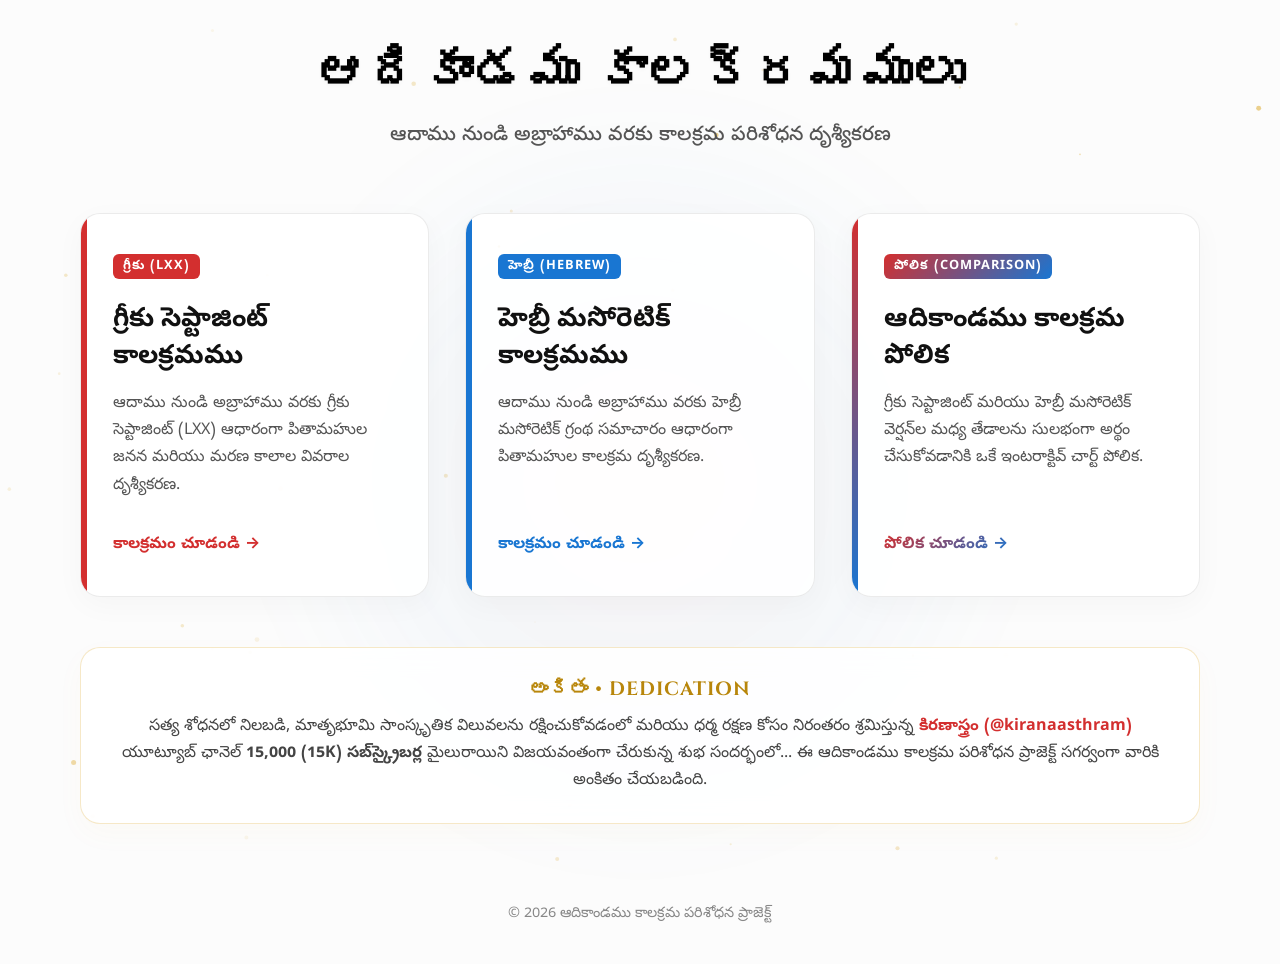
==== commit f59a2cb6: "jai kiran prabhu" ====
--- a/index.html
+++ b/index.html
@@ -268,6 +268,50 @@
       z-index: -2;
       pointer-events: none;
     }
+    .dedication-banner {
+      background: rgba(255, 255, 255, 0.85);
+      border: 1px solid rgba(218, 165, 32, 0.25);
+      border-radius: 20px;
+      padding: 28px 32px;
+      max-width: 1120px;
+      width: 100%;
+      margin: 50px auto 0 auto;
+      text-align: center;
+      box-shadow: 0 10px 30px rgba(218, 165, 32, 0.03);
+      backdrop-filter: blur(12px);
+      -webkit-backdrop-filter: blur(12px);
+      animation: slideUp 1.2s cubic-bezier(0.16, 1, 0.3, 1) both;
+      transition: all 0.4s cubic-bezier(0.16, 1, 0.3, 1);
+    }
+    .dedication-banner:hover {
+      transform: translateY(-5px) scale(1.01);
+      box-shadow: 0 20px 40px rgba(218, 165, 32, 0.08);
+      border-color: rgba(218, 165, 32, 0.55);
+    }
+    .dedication-banner h3 {
+      font-size: 1.2rem;
+      font-weight: 700;
+      color: #b8860b; 
+      letter-spacing: 1px;
+      margin-bottom: 12px;
+      text-transform: uppercase;
+      font-family: 'Cinzel', serif;
+    }
+    .dedication-banner p {
+      font-size: 1rem;
+      color: #444;
+      line-height: 1.7;
+    }
+    .dedication-banner a {
+      color: #d32f2f;
+      text-decoration: none;
+      font-weight: 700;
+      transition: color 0.2s;
+    }
+    .dedication-banner a:hover {
+      color: #1976d2;
+      text-decoration: underline;
+    }
   </style>
 </head>
 
@@ -291,7 +335,7 @@
     </a>
 
     <!-- Card 2: Hebrew -->
-    <a href="./genesis-timeline-hebrew/index.html" class="card heb">
+    <a href="./genesis-timeline/index.html" class="card heb">
       <div class="badge">హెబ్రీ (Hebrew)</div>
       <h2>హెబ్రీ మసోరెటిక్ కాలక్రమము</h2>
       <p>ఆదాము నుండి అబ్రాహాము వరకు హెబ్రీ మసోరెటిక్ గ్రంథ సమాచారం ఆధారంగా పితామహుల కాలక్రమ దృశ్యీకరణ.</p>
@@ -308,8 +352,18 @@
     </a>
   </div>
 
+  <div class="dedication-banner">
+    <h3>అంకితం &bull; Dedication</h3>
+    <p>
+      సత్య శోధనలో నిలబడి, మాతృభూమి సాంస్కృతిక విలువలను రక్షించుకోవడంలో మరియు ధర్మ రక్షణ కోసం నిరంతరం శ్రమిస్తున్న 
+      <a href="https://www.youtube.com/@kiranaasthram" target="_blank">కిరణాస్త్రం (@kiranaasthram)</a> 
+      యూట్యూబ్ ఛానెల్ <strong>15,000 (15K) సబ్‌స్క్రైబర్ల</strong> మైలురాయిని విజయవంతంగా చేరుకున్న శుభ సందర్భంలో... 
+      ఈ ఆదికాండము కాలక్రమ పరిశోధన ప్రాజెక్ట్ సగర్వంగా వారికి అంకితం చేయబడింది.
+    </p>
+  </div>
+
   <footer>
-    <p>&copy; 2026 ఆదికాండము కాలక్రమ పరిశోధన </p>
+    <p>&copy; 2026 ఆదికాండము కాలక్రమ పరిశోధన ప్రాజెక్ట్</p>
   </footer>
 
   <script>
@@ -320,20 +374,20 @@
     let height = canvas.height = window.innerHeight;
 
     const particles = [];
-    const particleCount = Math.min(60, Math.floor((width * height) / 25000));
+    const particleCount = Math.min(60, Math.floor((width * height) / 25000)); 
 
     class Particle {
       constructor() {
         this.reset();
-        this.y = Math.random() * height;
+        this.y = Math.random() * height; 
       }
 
       reset() {
         this.x = Math.random() * width;
-        this.y = height + Math.random() * 20;
+        this.y = height + Math.random() * 20; 
         this.radius = Math.random() * 1.8 + 0.8;
         this.vx = (Math.random() - 0.5) * 0.15;
-        this.vy = -Math.random() * 0.25 - 0.05;
+        this.vy = -Math.random() * 0.25 - 0.05; 
         this.maxOpacity = Math.random() * 0.45 + 0.15;
         this.opacity = Math.random() * this.maxOpacity;
         this.twinkleSpeed = Math.random() * 0.008 + 0.002;
@@ -362,7 +416,7 @@
       draw() {
         ctx.beginPath();
         ctx.arc(this.x, this.y, this.radius, 0, Math.PI * 2);
-        ctx.fillStyle = `rgba(218, 165, 32, ${this.opacity.toFixed(3)})`;
+        ctx.fillStyle = `rgba(218, 165, 32, ${this.opacity.toFixed(3)})`; 
         ctx.fill();
       }
     }
@@ -374,6 +428,7 @@
     function animate() {
       ctx.clearRect(0, 0, width, height);
 
+      // Starlight nodes
       for (let i = 0; i < particleCount; i++) {
         particles[i].update();
         particles[i].draw();
@@ -388,7 +443,7 @@
             ctx.moveTo(particles[i].x, particles[i].y);
             ctx.lineTo(particles[j].x, particles[j].y);
             const lineOp = (1 - dist / 120) * 0.05 * Math.min(particles[i].opacity, particles[j].opacity);
-            ctx.strokeStyle = `rgba(218, 165, 32, ${lineOp.toFixed(3)})`;
+            ctx.strokeStyle = `rgba(218, 165, 32, ${lineOp.toFixed(3)})`; 
             ctx.lineWidth = 0.8;
             ctx.stroke();
           }
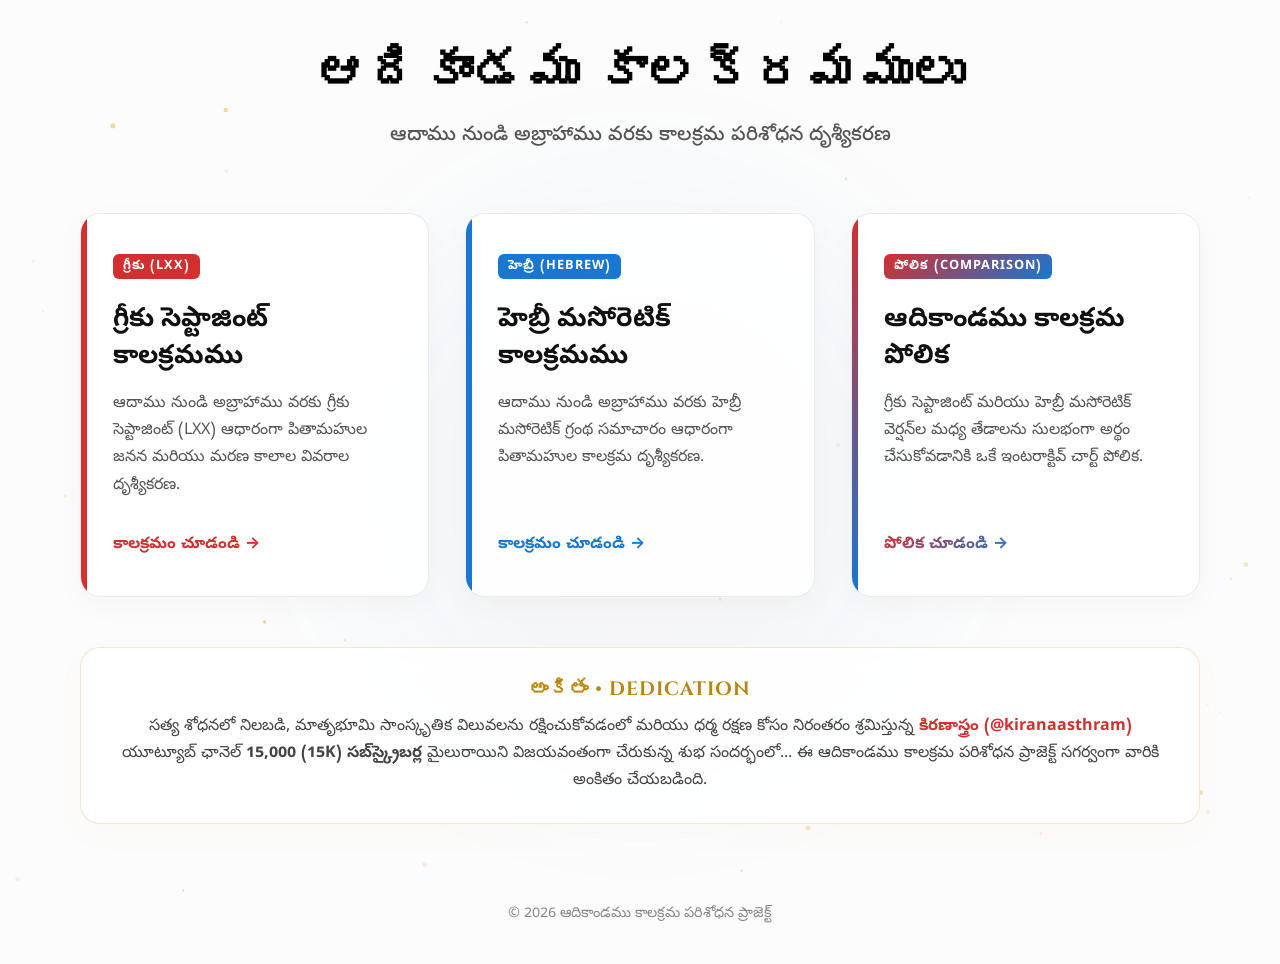
==== commit c97a702e: "Update index.html" ====
--- a/index.html
+++ b/index.html
@@ -335,7 +335,7 @@
     </a>
 
     <!-- Card 2: Hebrew -->
-    <a href="./genesis-timeline/index.html" class="card heb">
+    <a href="./genesis-timeline-hebrew/index.html" class="card heb">
       <div class="badge">హెబ్రీ (Hebrew)</div>
       <h2>హెబ్రీ మసోరెటిక్ కాలక్రమము</h2>
       <p>ఆదాము నుండి అబ్రాహాము వరకు హెబ్రీ మసోరెటిక్ గ్రంథ సమాచారం ఆధారంగా పితామహుల కాలక్రమ దృశ్యీకరణ.</p>
@@ -463,4 +463,4 @@
 
 </body>
 
-</html>+</html>
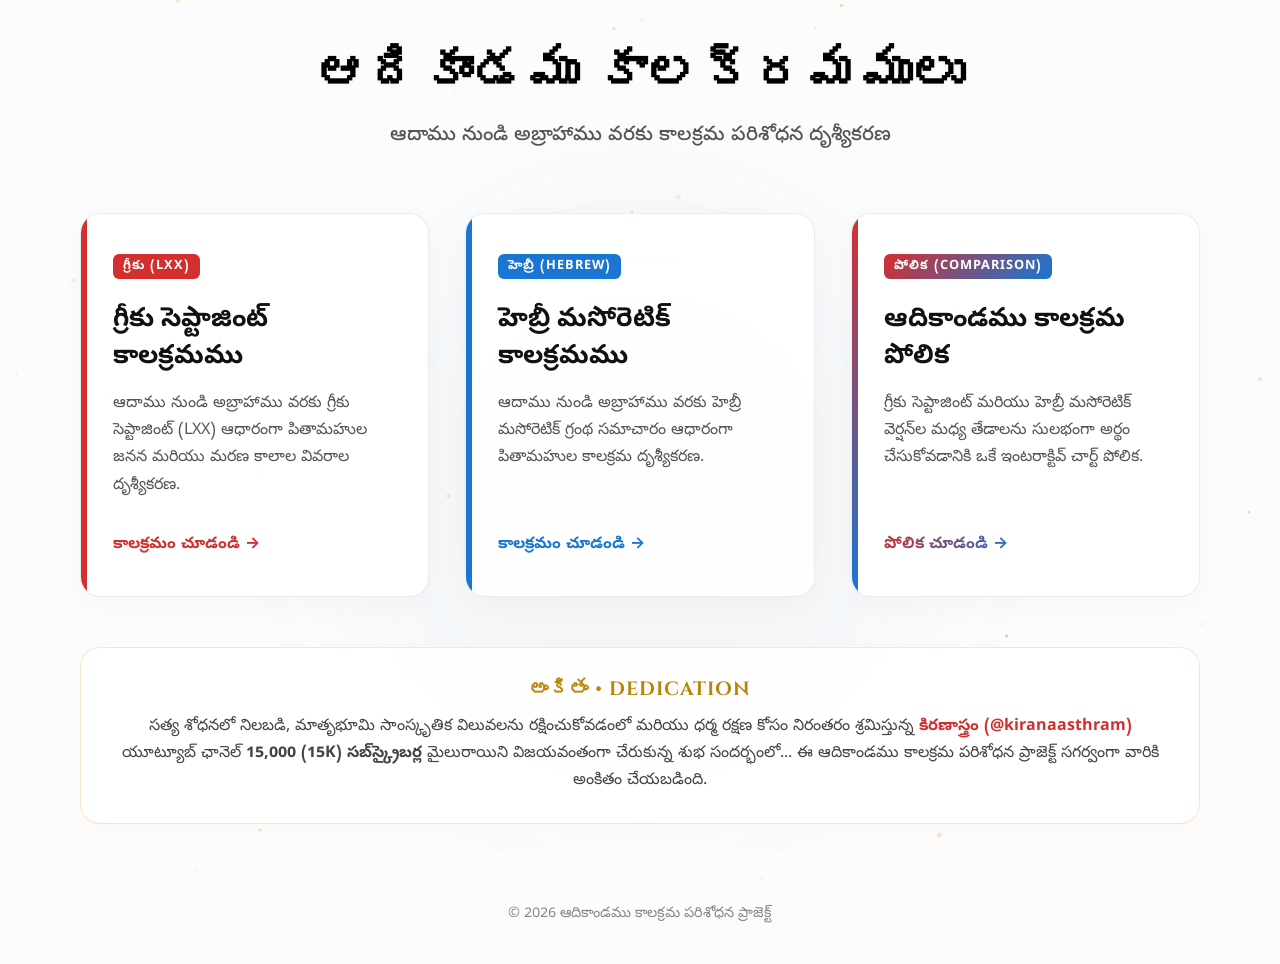
==== commit 6b5de984: "david star" ====
--- a/index.html
+++ b/index.html
@@ -463,4 +463,4 @@
 
 </body>
 
-</html>
+</html>
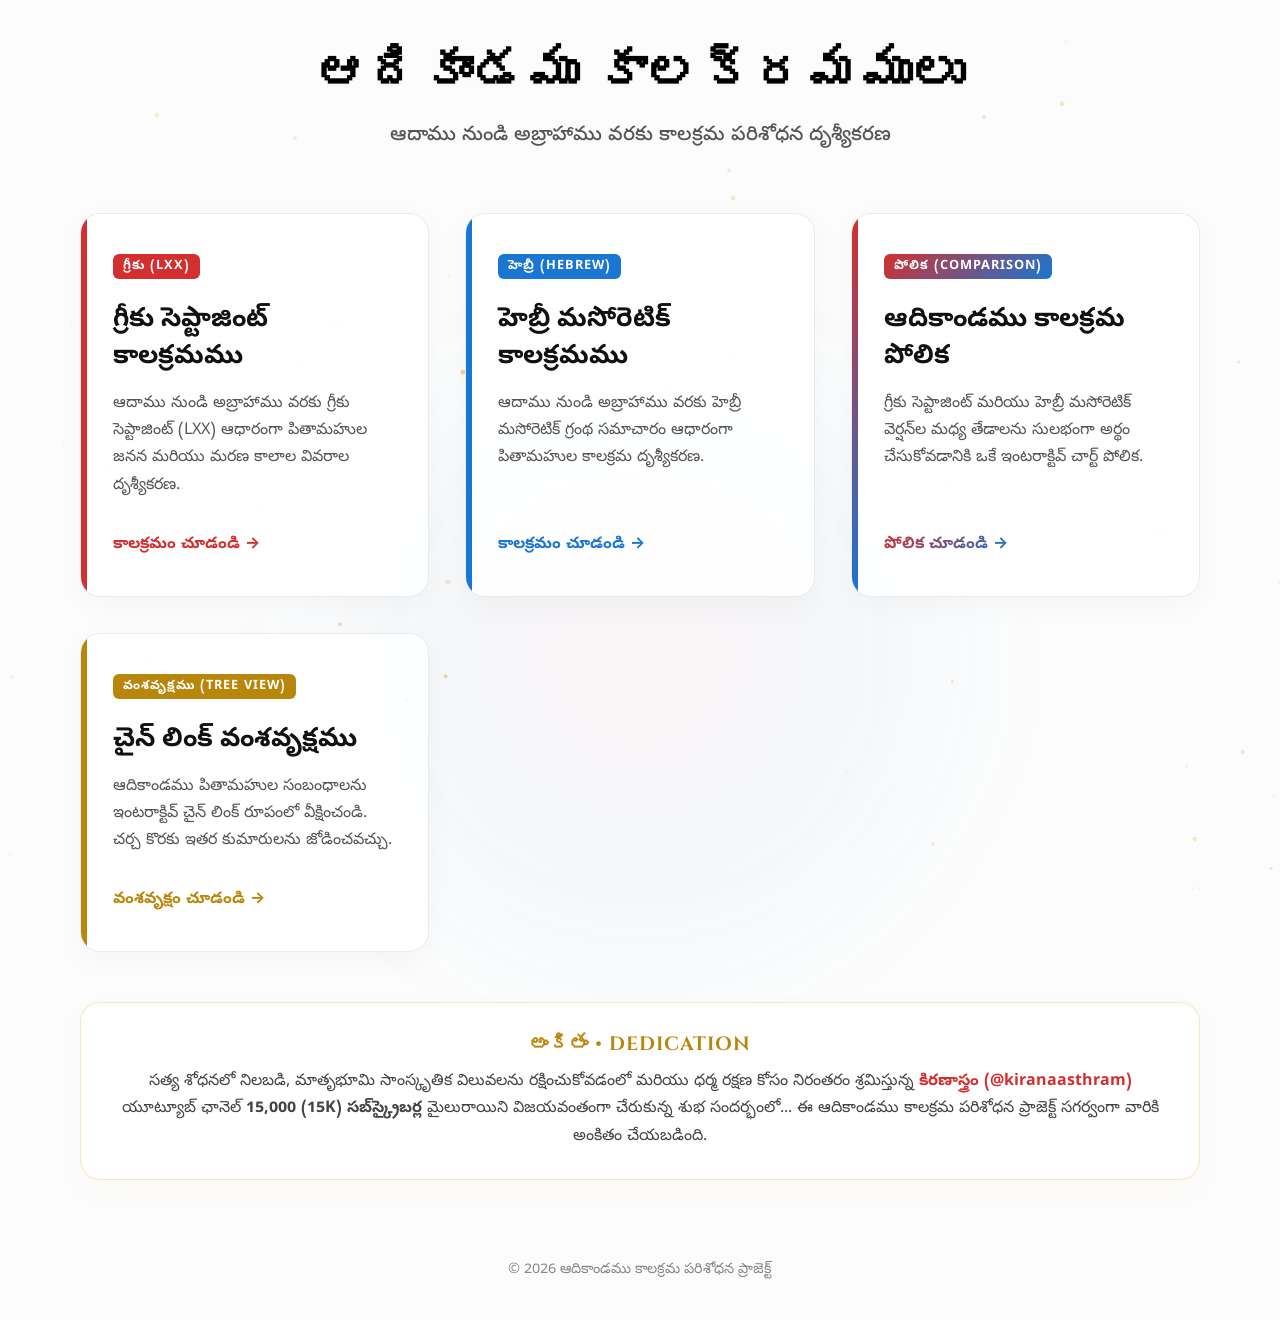
==== commit 4c24f535: "david star" ====
--- a/index.html
+++ b/index.html
@@ -120,6 +120,10 @@
       background: linear-gradient(to bottom, #d32f2f, #1976d2);
     }
 
+    .card.tree::before {
+      background: #b8860b;
+    }
+
     .card:hover {
       transform: translateY(-8px);
       box-shadow: 0 20px 40px rgba(0, 0, 0, 0.08);
@@ -153,6 +157,10 @@
       background: linear-gradient(135deg, #d32f2f, #1976d2);
     }
 
+    .tree .badge {
+      background: #b8860b;
+    }
+
     .card h2 {
       font-size: 1.65rem;
       font-weight: 700;
@@ -174,6 +182,10 @@
       background: linear-gradient(135deg, #d32f2f, #1976d2);
       -webkit-background-clip: text;
       -webkit-text-fill-color: transparent;
+    }
+
+    .tree:hover h2 {
+      color: #b8860b;
     }
 
     .card p {
@@ -205,6 +217,10 @@
       background: linear-gradient(135deg, #d32f2f, #1976d2);
       -webkit-background-clip: text;
       -webkit-text-fill-color: transparent;
+    }
+
+    .tree .btn {
+      color: #b8860b;
     }
 
     .card:hover .btn {
@@ -350,6 +366,14 @@
         చార్ట్ పోలిక.</p>
       <div class="btn">పోలిక చూడండి &rarr;</div>
     </a>
+
+    <!-- Card 4: Tree View -->
+    <a href="./genesis-timeline-tree/index.html" class="card tree">
+      <div class="badge">వంశవృక్షము (Tree View)</div>
+      <h2>చైన్ లింక్ వంశవృక్షము</h2>
+      <p>ఆదికాండము పితామహుల సంబంధాలను ఇంటరాక్టివ్ చైన్ లింక్ రూపంలో వీక్షించండి. చర్చ కొరకు ఇతర కుమారులను జోడించవచ్చు.</p>
+      <div class="btn">వంశవృక్షం చూడండి &rarr;</div>
+    </a>
   </div>
 
   <div class="dedication-banner">
